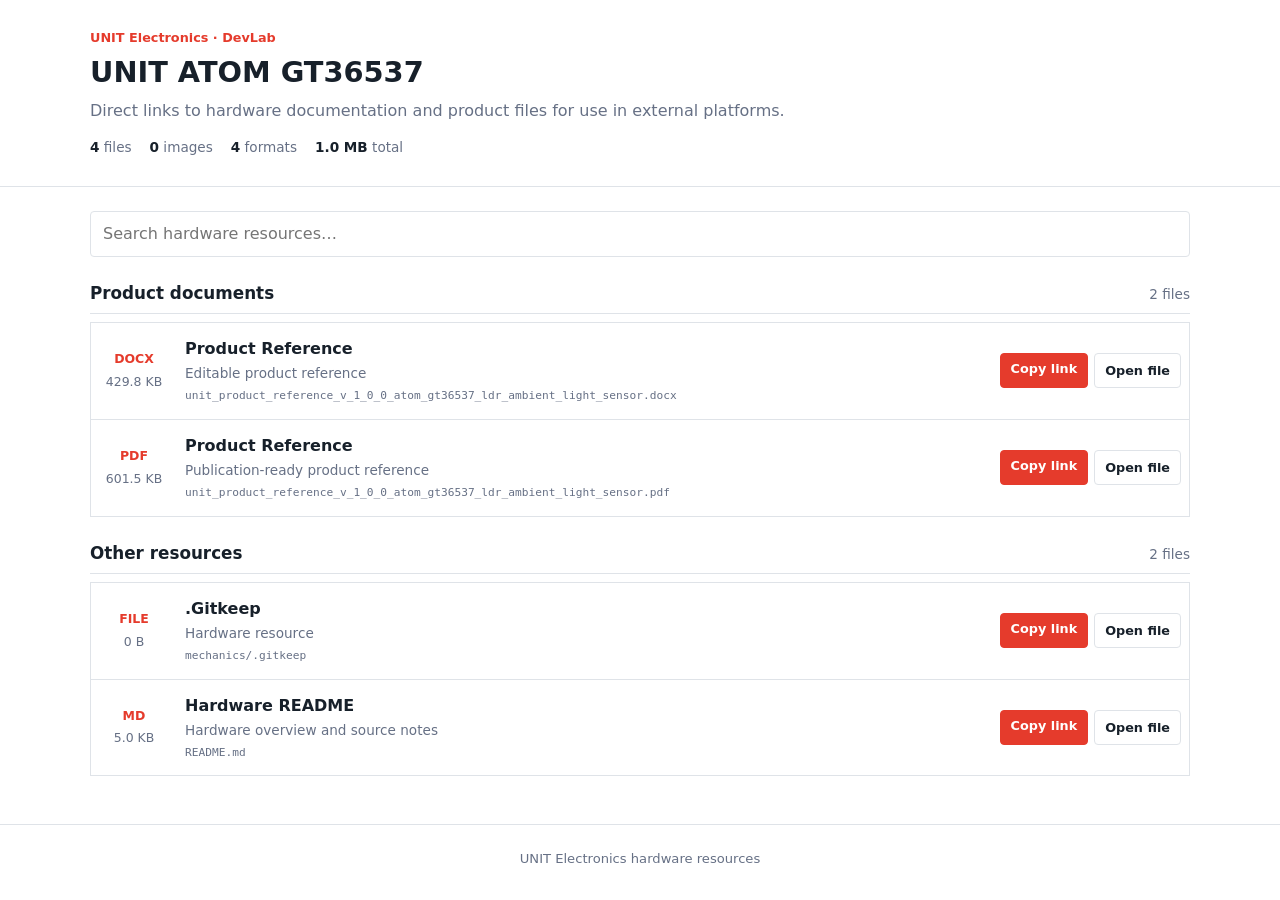
==== docs/index.html @ a4a7ab63 "Auto-update hardware documentation" ====
<!DOCTYPE html>
<html lang="en">
<head>
  <base href="hardware/">
  <meta charset="UTF-8">
  <meta name="viewport" content="width=device-width, initial-scale=1.0">
  <meta name="description" content="UNIT ATOM GT36537 hardware documentation and downloads">
  <title>UNIT ATOM GT36537 | Hardware Resources</title>
  <style>
    :root {
      --ink: #17202a;
      --muted: #667085;
      --line: #dfe3e8;
      --brand: #e53b2c;
    }
    * { box-sizing: border-box; }
    body {
      margin: 0;
      color: var(--ink);
      font: 16px/1.5 Inter, ui-sans-serif, system-ui, -apple-system, sans-serif;
    }
    .site-header { border-bottom: 1px solid var(--line); }
    .header-content, main {
      width: min(1100px, calc(100% - 32px));
      margin: 0 auto;
    }
    .header-content { padding: 28px 0; }
    .eyebrow {
      margin: 0 0 4px;
      color: var(--brand);
      font-size: .8rem;
      font-weight: 700;
    }
    h1 { margin: 0; font-size: 1.8rem; }
    .subtitle { margin: 5px 0 0; color: var(--muted); }
    .summary {
      display: flex;
      flex-wrap: wrap;
      gap: 18px;
      margin-top: 14px;
      color: var(--muted);
      font-size: .85rem;
    }
    .summary strong { color: var(--ink); }
    main { padding: 24px 0 48px; }
    .toolbar { margin-bottom: 24px; }
    .search {
      width: 100%;
      padding: 10px 12px;
      border: 1px solid var(--line);
      border-radius: 4px;
      color: var(--ink);
      font: inherit;
    }
    .search:focus { outline: 2px solid #f6c4bf; border-color: var(--brand); }
    .resource-section { margin-top: 24px; }
    .section-heading {
      display: flex;
      align-items: baseline;
      justify-content: space-between;
      margin-bottom: 8px;
      border-bottom: 1px solid var(--line);
    }
    .section-heading h2 { margin: 0 0 7px; font-size: 1.05rem; }
    .section-heading span { color: var(--muted); font-size: .85rem; }
    .resource-list { border-top: 1px solid var(--line); }
    .resource-item {
      display: grid;
      grid-template-columns: 70px minmax(0, 1fr) auto;
      align-items: center;
      gap: 16px;
      padding: 14px 8px;
      border: 1px solid var(--line);
      border-top: 0;
    }
    .file-meta { display: grid; gap: 4px; text-align: center; }
    .file-type {
      color: var(--brand);
      font-size: .78rem;
    }
    .file-size { color: var(--muted); font-size: .78rem; }
    .resource-details { min-width: 0; }
    .resource-item h3 { margin: 0; font-size: 1rem; }
    .resource-item p {
      display: inline;
      margin: 0 8px 0 0;
      color: var(--muted);
      font-size: .85rem;
    }
    .resource-item code {
      display: block;
      overflow: hidden;
      margin-top: 3px;
      color: var(--muted);
      font-size: .7rem;
      text-overflow: ellipsis;
      white-space: nowrap;
    }
    .actions { display: flex; gap: 6px; }
    .button {
      display: inline-flex;
      justify-content: center;
      padding: 7px 10px;
      border: 1px solid var(--line);
      border-radius: 4px;
      color: var(--ink);
      background: #fff;
      cursor: pointer;
      text-decoration: none;
      font-size: .8rem;
      font-weight: 600;
      font-family: inherit;
    }
    .button:hover { border-color: #aeb4bd; }
    .button.primary { color: #fff; border-color: var(--brand); background: var(--brand); }
    .empty-state { display: none; padding: 32px 0; color: var(--muted); text-align: center; }
    footer { padding: 24px 16px; border-top: 1px solid var(--line); color: var(--muted); text-align: center; font-size: .82rem; }
    [hidden] { display: none !important; }
    .visually-hidden {
      position: absolute;
      width: 1px;
      height: 1px;
      padding: 0;
      margin: -1px;
      overflow: hidden;
      clip: rect(0, 0, 0, 0);
      white-space: nowrap;
      border: 0;
    }
    @media (max-width: 680px) {
      .resource-item { grid-template-columns: 52px minmax(0, 1fr); }
      .actions { grid-column: 1 / -1; padding-left: 68px; }
    }
  </style>
</head>
<body>
  <header class="site-header">
    <div class="header-content">
      <p class="eyebrow">UNIT Electronics · DevLab</p>
      <h1>UNIT ATOM GT36537</h1>
      <p class="subtitle">Direct links to hardware documentation and product files for use in external platforms.</p>
      <div class="summary" aria-label="Resource summary">
        <span><strong>4</strong> files</span>
        <span><strong>0</strong> images</span>
        <span><strong>4</strong> formats</span>
        <span><strong>1.0 MB</strong> total</span>
      </div>
    </div>
  </header>
  <main>
    <div class="toolbar">
      <label for="resource-search" class="visually-hidden">Search hardware resources</label>
      <input id="resource-search" class="search" type="search" placeholder="Search hardware resources…" autocomplete="off">
    </div>

      <section class="resource-section">
        <div class="section-heading">
          <h2>Product documents</h2>
          <span>2 files</span>
        </div>
        <div class="resource-list">
        <article class="resource-item" data-search="product reference unit_product_reference_v_1_0_0_atom_gt36537_ldr_ambient_light_sensor.docx editable product reference">
          <div class="file-meta">
            <strong class="file-type">DOCX</strong>
            <span class="file-size">429.8 KB</span>
          </div>
          <div class="resource-details">
            <h3>Product Reference</h3>
            <p>Editable product reference</p>
            <code title="unit_product_reference_v_1_0_0_atom_gt36537_ldr_ambient_light_sensor.docx">unit_product_reference_v_1_0_0_atom_gt36537_ldr_ambient_light_sensor.docx</code>
          </div>
          <div class="actions">
            <button class="button primary copy-link" type="button" data-url="unit_product_reference_v_1_0_0_atom_gt36537_ldr_ambient_light_sensor.docx">Copy link</button>
            <a class="button" href="unit_product_reference_v_1_0_0_atom_gt36537_ldr_ambient_light_sensor.docx" target="_blank" rel="noopener">Open file</a>
          </div>
        </article>

        <article class="resource-item" data-search="product reference unit_product_reference_v_1_0_0_atom_gt36537_ldr_ambient_light_sensor.pdf publication-ready product reference">
          <div class="file-meta">
            <strong class="file-type">PDF</strong>
            <span class="file-size">601.5 KB</span>
          </div>
          <div class="resource-details">
            <h3>Product Reference</h3>
            <p>Publication-ready product reference</p>
            <code title="unit_product_reference_v_1_0_0_atom_gt36537_ldr_ambient_light_sensor.pdf">unit_product_reference_v_1_0_0_atom_gt36537_ldr_ambient_light_sensor.pdf</code>
          </div>
          <div class="actions">
            <button class="button primary copy-link" type="button" data-url="unit_product_reference_v_1_0_0_atom_gt36537_ldr_ambient_light_sensor.pdf">Copy link</button>
            <a class="button" href="unit_product_reference_v_1_0_0_atom_gt36537_ldr_ambient_light_sensor.pdf" target="_blank" rel="noopener">Open file</a>
          </div>
        </article>
        </div>
      </section>
      <section class="resource-section">
        <div class="section-heading">
          <h2>Other resources</h2>
          <span>2 files</span>
        </div>
        <div class="resource-list">
        <article class="resource-item" data-search=".gitkeep mechanics/.gitkeep hardware resource">
          <div class="file-meta">
            <strong class="file-type">FILE</strong>
            <span class="file-size">0 B</span>
          </div>
          <div class="resource-details">
            <h3>.Gitkeep</h3>
            <p>Hardware resource</p>
            <code title="mechanics/.gitkeep">mechanics/.gitkeep</code>
          </div>
          <div class="actions">
            <button class="button primary copy-link" type="button" data-url="mechanics/.gitkeep">Copy link</button>
            <a class="button" href="mechanics/.gitkeep" target="_blank" rel="noopener">Open file</a>
          </div>
        </article>

        <article class="resource-item" data-search="hardware readme readme.md hardware overview and source notes">
          <div class="file-meta">
            <strong class="file-type">MD</strong>
            <span class="file-size">5.0 KB</span>
          </div>
          <div class="resource-details">
            <h3>Hardware README</h3>
            <p>Hardware overview and source notes</p>
            <code title="README.md">README.md</code>
          </div>
          <div class="actions">
            <button class="button primary copy-link" type="button" data-url="README.md">Copy link</button>
            <a class="button" href="README.md" target="_blank" rel="noopener">Open file</a>
          </div>
        </article>
        </div>
      </section>
    <p id="empty-state" class="empty-state">No resources match your search.</p>
  </main>
  <footer>UNIT Electronics hardware resources</footer>
  <script>
    const search = document.getElementById('resource-search');
    const sections = [...document.querySelectorAll('.resource-section')];
    const emptyState = document.getElementById('empty-state');
    const copyText = async (text) => {
      try {
        await navigator.clipboard.writeText(text);
      } catch (error) {
        const input = document.createElement('textarea');
        input.value = text;
        input.style.position = 'fixed';
        input.style.opacity = '0';
        document.body.appendChild(input);
        input.select();
        document.execCommand('copy');
        input.remove();
      }
    };
    document.querySelectorAll('.copy-link').forEach((button) => {
      button.addEventListener('click', async () => {
        const absoluteUrl = new URL(button.dataset.url, document.baseURI).href;
        await copyText(absoluteUrl);
        const originalLabel = button.textContent;
        button.textContent = 'Copied';
        setTimeout(() => { button.textContent = originalLabel; }, 1600);
      });
    });
    search.addEventListener('input', () => {
      const query = search.value.trim().toLowerCase();
      let visibleCards = 0;
      sections.forEach((section) => {
        let sectionCards = 0;
        section.querySelectorAll('.resource-item').forEach((card) => {
          const match = card.dataset.search.includes(query);
          card.hidden = !match;
          sectionCards += Number(match);
        });
        section.hidden = sectionCards === 0;
        visibleCards += sectionCards;
      });
      emptyState.style.display = visibleCards ? 'none' : 'block';
    });
  </script>
</body>
</html>
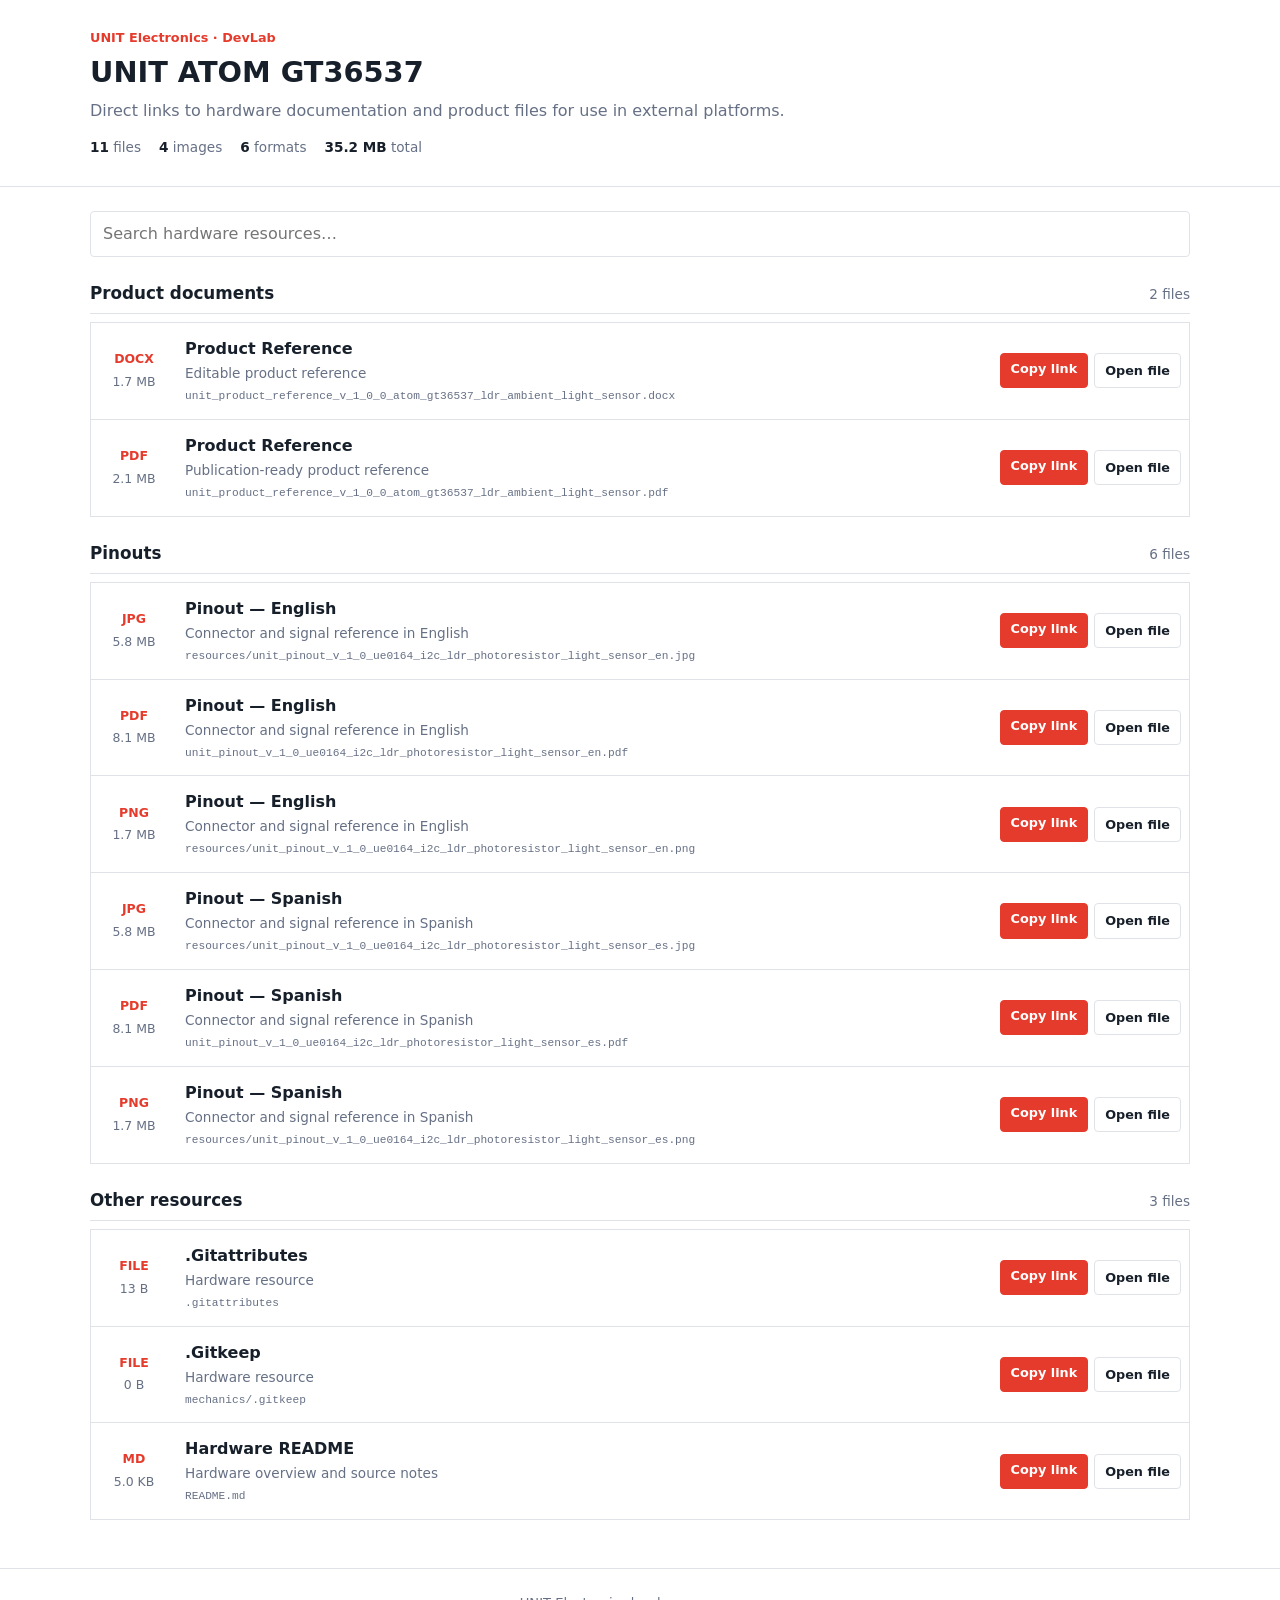
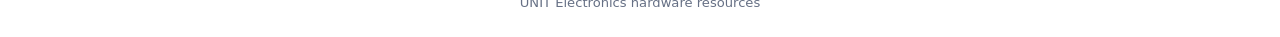
==== commit 80f0addf: "Auto-update hardware documentation" ====
--- a/docs/index.html
+++ b/docs/index.html
@@ -140,10 +140,10 @@
       <h1>UNIT ATOM GT36537</h1>
       <p class="subtitle">Direct links to hardware documentation and product files for use in external platforms.</p>
       <div class="summary" aria-label="Resource summary">
-        <span><strong>4</strong> files</span>
-        <span><strong>0</strong> images</span>
-        <span><strong>4</strong> formats</span>
-        <span><strong>1.0 MB</strong> total</span>
+        <span><strong>11</strong> files</span>
+        <span><strong>4</strong> images</span>
+        <span><strong>6</strong> formats</span>
+        <span><strong>35.2 MB</strong> total</span>
       </div>
     </div>
   </header>
@@ -162,7 +162,7 @@
         <article class="resource-item" data-search="product reference unit_product_reference_v_1_0_0_atom_gt36537_ldr_ambient_light_sensor.docx editable product reference">
           <div class="file-meta">
             <strong class="file-type">DOCX</strong>
-            <span class="file-size">429.8 KB</span>
+            <span class="file-size">1.7 MB</span>
           </div>
           <div class="resource-details">
             <h3>Product Reference</h3>
@@ -178,7 +178,7 @@
         <article class="resource-item" data-search="product reference unit_product_reference_v_1_0_0_atom_gt36537_ldr_ambient_light_sensor.pdf publication-ready product reference">
           <div class="file-meta">
             <strong class="file-type">PDF</strong>
-            <span class="file-size">601.5 KB</span>
+            <span class="file-size">2.1 MB</span>
           </div>
           <div class="resource-details">
             <h3>Product Reference</h3>
@@ -188,6 +188,109 @@
           <div class="actions">
             <button class="button primary copy-link" type="button" data-url="unit_product_reference_v_1_0_0_atom_gt36537_ldr_ambient_light_sensor.pdf">Copy link</button>
             <a class="button" href="unit_product_reference_v_1_0_0_atom_gt36537_ldr_ambient_light_sensor.pdf" target="_blank" rel="noopener">Open file</a>
+          </div>
+        </article>
+        </div>
+      </section>
+      <section class="resource-section">
+        <div class="section-heading">
+          <h2>Pinouts</h2>
+          <span>6 files</span>
+        </div>
+        <div class="resource-list">
+        <article class="resource-item" data-search="pinout — english resources/unit_pinout_v_1_0_ue0164_i2c_ldr_photoresistor_light_sensor_en.jpg connector and signal reference in english">
+          <div class="file-meta">
+            <strong class="file-type">JPG</strong>
+            <span class="file-size">5.8 MB</span>
+          </div>
+          <div class="resource-details">
+            <h3>Pinout — English</h3>
+            <p>Connector and signal reference in English</p>
+            <code title="resources/unit_pinout_v_1_0_ue0164_i2c_ldr_photoresistor_light_sensor_en.jpg">resources/unit_pinout_v_1_0_ue0164_i2c_ldr_photoresistor_light_sensor_en.jpg</code>
+          </div>
+          <div class="actions">
+            <button class="button primary copy-link" type="button" data-url="resources/unit_pinout_v_1_0_ue0164_i2c_ldr_photoresistor_light_sensor_en.jpg">Copy link</button>
+            <a class="button" href="resources/unit_pinout_v_1_0_ue0164_i2c_ldr_photoresistor_light_sensor_en.jpg" target="_blank" rel="noopener">Open file</a>
+          </div>
+        </article>
+
+        <article class="resource-item" data-search="pinout — english unit_pinout_v_1_0_ue0164_i2c_ldr_photoresistor_light_sensor_en.pdf connector and signal reference in english">
+          <div class="file-meta">
+            <strong class="file-type">PDF</strong>
+            <span class="file-size">8.1 MB</span>
+          </div>
+          <div class="resource-details">
+            <h3>Pinout — English</h3>
+            <p>Connector and signal reference in English</p>
+            <code title="unit_pinout_v_1_0_ue0164_i2c_ldr_photoresistor_light_sensor_en.pdf">unit_pinout_v_1_0_ue0164_i2c_ldr_photoresistor_light_sensor_en.pdf</code>
+          </div>
+          <div class="actions">
+            <button class="button primary copy-link" type="button" data-url="unit_pinout_v_1_0_ue0164_i2c_ldr_photoresistor_light_sensor_en.pdf">Copy link</button>
+            <a class="button" href="unit_pinout_v_1_0_ue0164_i2c_ldr_photoresistor_light_sensor_en.pdf" target="_blank" rel="noopener">Open file</a>
+          </div>
+        </article>
+
+        <article class="resource-item" data-search="pinout — english resources/unit_pinout_v_1_0_ue0164_i2c_ldr_photoresistor_light_sensor_en.png connector and signal reference in english">
+          <div class="file-meta">
+            <strong class="file-type">PNG</strong>
+            <span class="file-size">1.7 MB</span>
+          </div>
+          <div class="resource-details">
+            <h3>Pinout — English</h3>
+            <p>Connector and signal reference in English</p>
+            <code title="resources/unit_pinout_v_1_0_ue0164_i2c_ldr_photoresistor_light_sensor_en.png">resources/unit_pinout_v_1_0_ue0164_i2c_ldr_photoresistor_light_sensor_en.png</code>
+          </div>
+          <div class="actions">
+            <button class="button primary copy-link" type="button" data-url="resources/unit_pinout_v_1_0_ue0164_i2c_ldr_photoresistor_light_sensor_en.png">Copy link</button>
+            <a class="button" href="resources/unit_pinout_v_1_0_ue0164_i2c_ldr_photoresistor_light_sensor_en.png" target="_blank" rel="noopener">Open file</a>
+          </div>
+        </article>
+
+        <article class="resource-item" data-search="pinout — spanish resources/unit_pinout_v_1_0_ue0164_i2c_ldr_photoresistor_light_sensor_es.jpg connector and signal reference in spanish">
+          <div class="file-meta">
+            <strong class="file-type">JPG</strong>
+            <span class="file-size">5.8 MB</span>
+          </div>
+          <div class="resource-details">
+            <h3>Pinout — Spanish</h3>
+            <p>Connector and signal reference in Spanish</p>
+            <code title="resources/unit_pinout_v_1_0_ue0164_i2c_ldr_photoresistor_light_sensor_es.jpg">resources/unit_pinout_v_1_0_ue0164_i2c_ldr_photoresistor_light_sensor_es.jpg</code>
+          </div>
+          <div class="actions">
+            <button class="button primary copy-link" type="button" data-url="resources/unit_pinout_v_1_0_ue0164_i2c_ldr_photoresistor_light_sensor_es.jpg">Copy link</button>
+            <a class="button" href="resources/unit_pinout_v_1_0_ue0164_i2c_ldr_photoresistor_light_sensor_es.jpg" target="_blank" rel="noopener">Open file</a>
+          </div>
+        </article>
+
+        <article class="resource-item" data-search="pinout — spanish unit_pinout_v_1_0_ue0164_i2c_ldr_photoresistor_light_sensor_es.pdf connector and signal reference in spanish">
+          <div class="file-meta">
+            <strong class="file-type">PDF</strong>
+            <span class="file-size">8.1 MB</span>
+          </div>
+          <div class="resource-details">
+            <h3>Pinout — Spanish</h3>
+            <p>Connector and signal reference in Spanish</p>
+            <code title="unit_pinout_v_1_0_ue0164_i2c_ldr_photoresistor_light_sensor_es.pdf">unit_pinout_v_1_0_ue0164_i2c_ldr_photoresistor_light_sensor_es.pdf</code>
+          </div>
+          <div class="actions">
+            <button class="button primary copy-link" type="button" data-url="unit_pinout_v_1_0_ue0164_i2c_ldr_photoresistor_light_sensor_es.pdf">Copy link</button>
+            <a class="button" href="unit_pinout_v_1_0_ue0164_i2c_ldr_photoresistor_light_sensor_es.pdf" target="_blank" rel="noopener">Open file</a>
+          </div>
+        </article>
+
+        <article class="resource-item" data-search="pinout — spanish resources/unit_pinout_v_1_0_ue0164_i2c_ldr_photoresistor_light_sensor_es.png connector and signal reference in spanish">
+          <div class="file-meta">
+            <strong class="file-type">PNG</strong>
+            <span class="file-size">1.7 MB</span>
+          </div>
+          <div class="resource-details">
+            <h3>Pinout — Spanish</h3>
+            <p>Connector and signal reference in Spanish</p>
+            <code title="resources/unit_pinout_v_1_0_ue0164_i2c_ldr_photoresistor_light_sensor_es.png">resources/unit_pinout_v_1_0_ue0164_i2c_ldr_photoresistor_light_sensor_es.png</code>
+          </div>
+          <div class="actions">
+            <button class="button primary copy-link" type="button" data-url="resources/unit_pinout_v_1_0_ue0164_i2c_ldr_photoresistor_light_sensor_es.png">Copy link</button>
+            <a class="button" href="resources/unit_pinout_v_1_0_ue0164_i2c_ldr_photoresistor_light_sensor_es.png" target="_blank" rel="noopener">Open file</a>
           </div>
         </article>
         </div>
@@ -195,9 +298,25 @@
       <section class="resource-section">
         <div class="section-heading">
           <h2>Other resources</h2>
-          <span>2 files</span>
+          <span>3 files</span>
         </div>
         <div class="resource-list">
+        <article class="resource-item" data-search=".gitattributes .gitattributes hardware resource">
+          <div class="file-meta">
+            <strong class="file-type">FILE</strong>
+            <span class="file-size">13 B</span>
+          </div>
+          <div class="resource-details">
+            <h3>.Gitattributes</h3>
+            <p>Hardware resource</p>
+            <code title=".gitattributes">.gitattributes</code>
+          </div>
+          <div class="actions">
+            <button class="button primary copy-link" type="button" data-url=".gitattributes">Copy link</button>
+            <a class="button" href=".gitattributes" target="_blank" rel="noopener">Open file</a>
+          </div>
+        </article>
+
         <article class="resource-item" data-search=".gitkeep mechanics/.gitkeep hardware resource">
           <div class="file-meta">
             <strong class="file-type">FILE</strong>
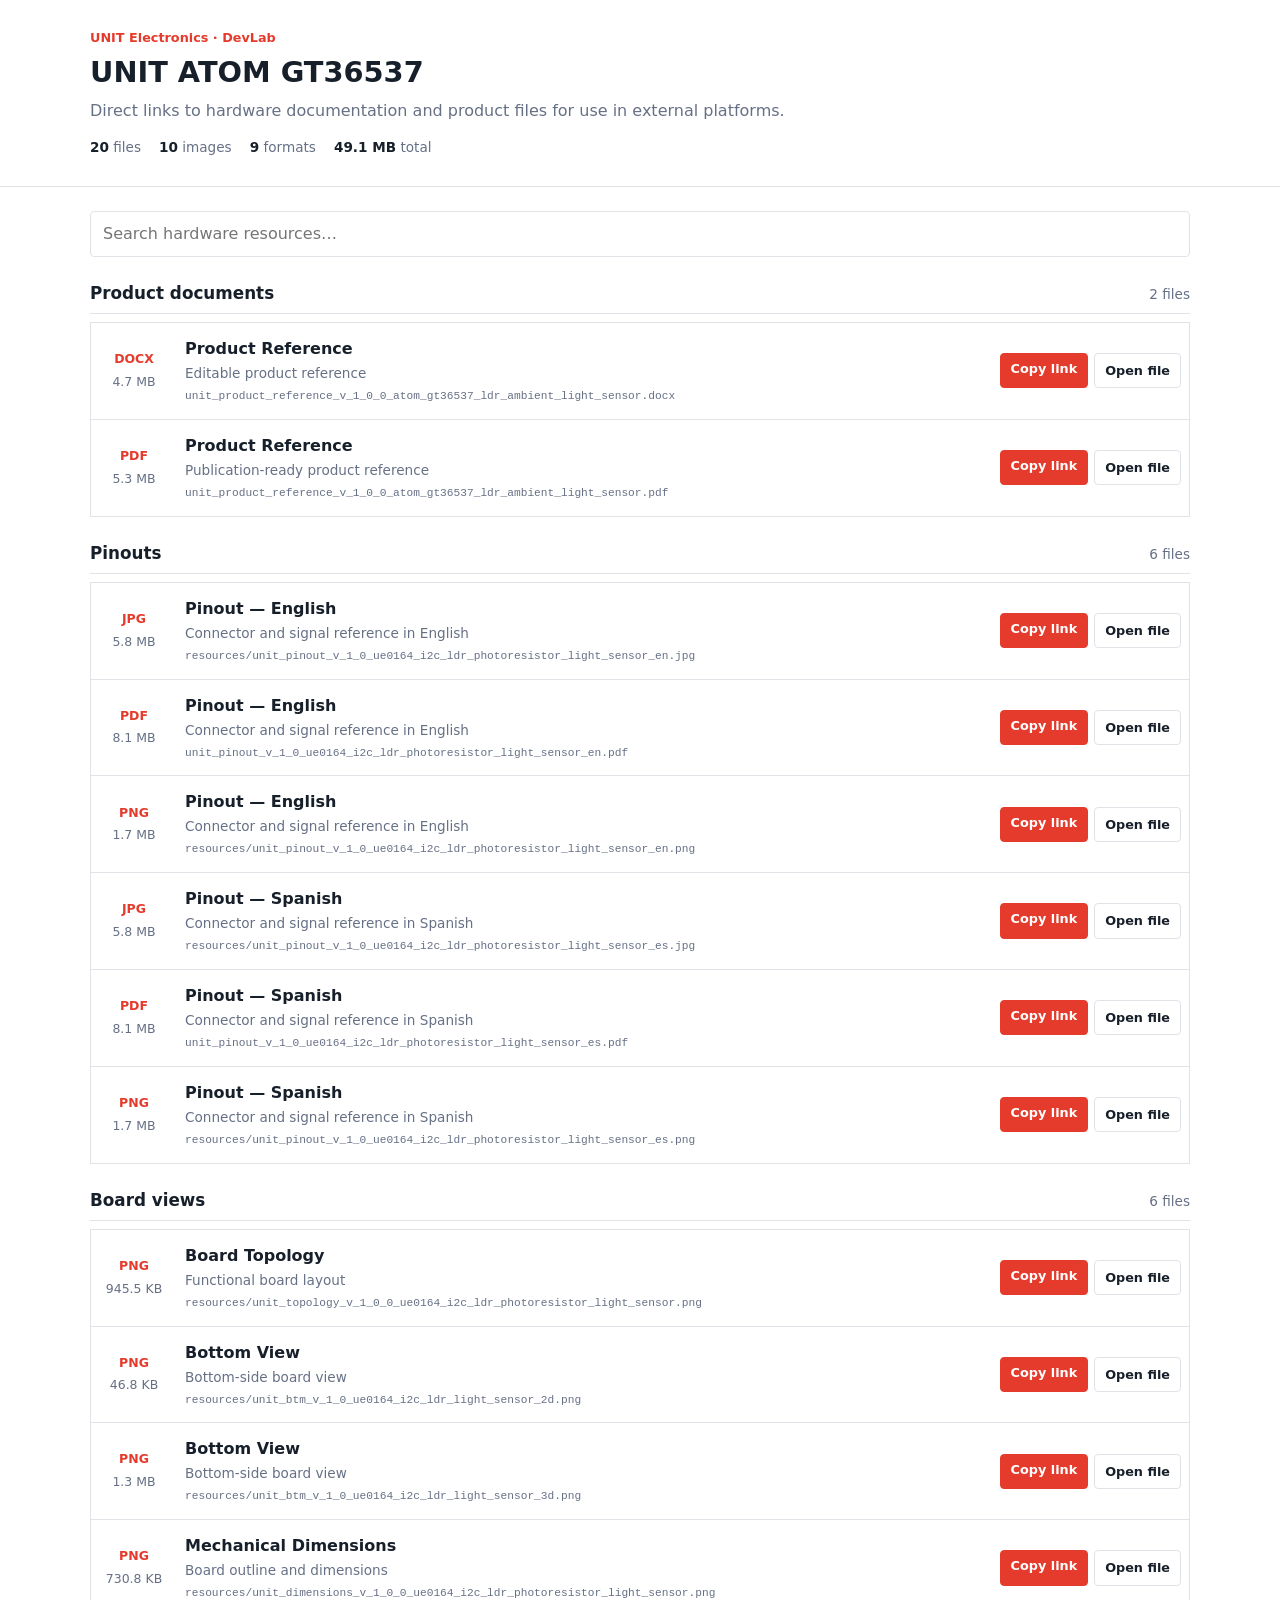
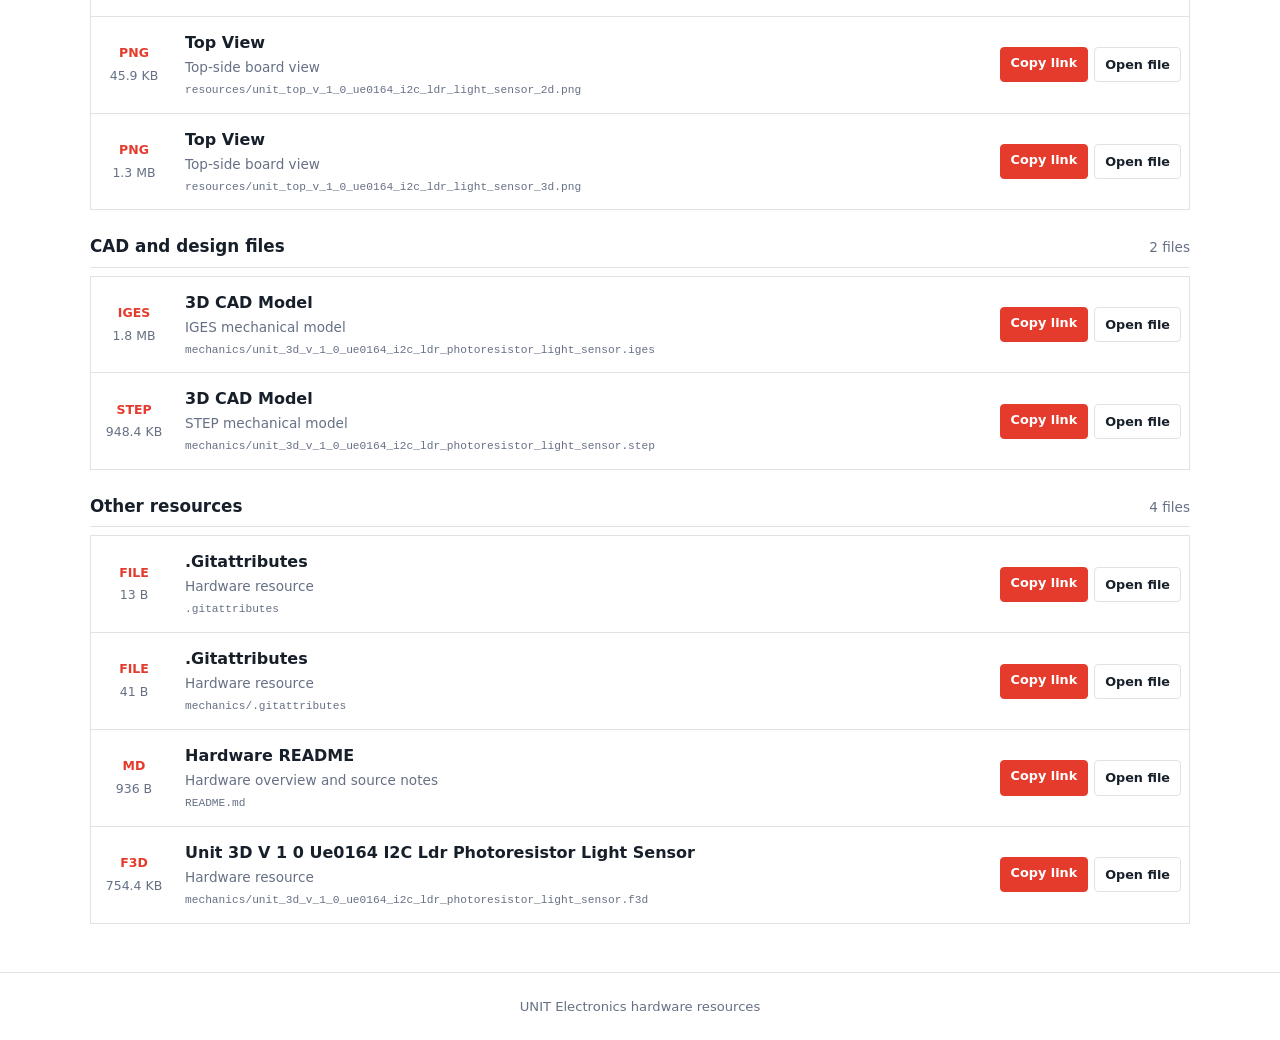
==== commit f2ec311b: "Auto-update hardware documentation" ====
--- a/docs/index.html
+++ b/docs/index.html
@@ -140,10 +140,10 @@
       <h1>UNIT ATOM GT36537</h1>
       <p class="subtitle">Direct links to hardware documentation and product files for use in external platforms.</p>
       <div class="summary" aria-label="Resource summary">
-        <span><strong>11</strong> files</span>
-        <span><strong>4</strong> images</span>
-        <span><strong>6</strong> formats</span>
-        <span><strong>35.2 MB</strong> total</span>
+        <span><strong>20</strong> files</span>
+        <span><strong>10</strong> images</span>
+        <span><strong>9</strong> formats</span>
+        <span><strong>49.1 MB</strong> total</span>
       </div>
     </div>
   </header>
@@ -162,7 +162,7 @@
         <article class="resource-item" data-search="product reference unit_product_reference_v_1_0_0_atom_gt36537_ldr_ambient_light_sensor.docx editable product reference">
           <div class="file-meta">
             <strong class="file-type">DOCX</strong>
-            <span class="file-size">1.7 MB</span>
+            <span class="file-size">4.7 MB</span>
           </div>
           <div class="resource-details">
             <h3>Product Reference</h3>
@@ -178,7 +178,7 @@
         <article class="resource-item" data-search="product reference unit_product_reference_v_1_0_0_atom_gt36537_ldr_ambient_light_sensor.pdf publication-ready product reference">
           <div class="file-meta">
             <strong class="file-type">PDF</strong>
-            <span class="file-size">2.1 MB</span>
+            <span class="file-size">5.3 MB</span>
           </div>
           <div class="resource-details">
             <h3>Product Reference</h3>
@@ -297,8 +297,150 @@
       </section>
       <section class="resource-section">
         <div class="section-heading">
+          <h2>Board views</h2>
+          <span>6 files</span>
+        </div>
+        <div class="resource-list">
+        <article class="resource-item" data-search="board topology resources/unit_topology_v_1_0_0_ue0164_i2c_ldr_photoresistor_light_sensor.png functional board layout">
+          <div class="file-meta">
+            <strong class="file-type">PNG</strong>
+            <span class="file-size">945.5 KB</span>
+          </div>
+          <div class="resource-details">
+            <h3>Board Topology</h3>
+            <p>Functional board layout</p>
+            <code title="resources/unit_topology_v_1_0_0_ue0164_i2c_ldr_photoresistor_light_sensor.png">resources/unit_topology_v_1_0_0_ue0164_i2c_ldr_photoresistor_light_sensor.png</code>
+          </div>
+          <div class="actions">
+            <button class="button primary copy-link" type="button" data-url="resources/unit_topology_v_1_0_0_ue0164_i2c_ldr_photoresistor_light_sensor.png">Copy link</button>
+            <a class="button" href="resources/unit_topology_v_1_0_0_ue0164_i2c_ldr_photoresistor_light_sensor.png" target="_blank" rel="noopener">Open file</a>
+          </div>
+        </article>
+
+        <article class="resource-item" data-search="bottom view resources/unit_btm_v_1_0_ue0164_i2c_ldr_light_sensor_2d.png bottom-side board view">
+          <div class="file-meta">
+            <strong class="file-type">PNG</strong>
+            <span class="file-size">46.8 KB</span>
+          </div>
+          <div class="resource-details">
+            <h3>Bottom View</h3>
+            <p>Bottom-side board view</p>
+            <code title="resources/unit_btm_v_1_0_ue0164_i2c_ldr_light_sensor_2d.png">resources/unit_btm_v_1_0_ue0164_i2c_ldr_light_sensor_2d.png</code>
+          </div>
+          <div class="actions">
+            <button class="button primary copy-link" type="button" data-url="resources/unit_btm_v_1_0_ue0164_i2c_ldr_light_sensor_2d.png">Copy link</button>
+            <a class="button" href="resources/unit_btm_v_1_0_ue0164_i2c_ldr_light_sensor_2d.png" target="_blank" rel="noopener">Open file</a>
+          </div>
+        </article>
+
+        <article class="resource-item" data-search="bottom view resources/unit_btm_v_1_0_ue0164_i2c_ldr_light_sensor_3d.png bottom-side board view">
+          <div class="file-meta">
+            <strong class="file-type">PNG</strong>
+            <span class="file-size">1.3 MB</span>
+          </div>
+          <div class="resource-details">
+            <h3>Bottom View</h3>
+            <p>Bottom-side board view</p>
+            <code title="resources/unit_btm_v_1_0_ue0164_i2c_ldr_light_sensor_3d.png">resources/unit_btm_v_1_0_ue0164_i2c_ldr_light_sensor_3d.png</code>
+          </div>
+          <div class="actions">
+            <button class="button primary copy-link" type="button" data-url="resources/unit_btm_v_1_0_ue0164_i2c_ldr_light_sensor_3d.png">Copy link</button>
+            <a class="button" href="resources/unit_btm_v_1_0_ue0164_i2c_ldr_light_sensor_3d.png" target="_blank" rel="noopener">Open file</a>
+          </div>
+        </article>
+
+        <article class="resource-item" data-search="mechanical dimensions resources/unit_dimensions_v_1_0_0_ue0164_i2c_ldr_photoresistor_light_sensor.png board outline and dimensions">
+          <div class="file-meta">
+            <strong class="file-type">PNG</strong>
+            <span class="file-size">730.8 KB</span>
+          </div>
+          <div class="resource-details">
+            <h3>Mechanical Dimensions</h3>
+            <p>Board outline and dimensions</p>
+            <code title="resources/unit_dimensions_v_1_0_0_ue0164_i2c_ldr_photoresistor_light_sensor.png">resources/unit_dimensions_v_1_0_0_ue0164_i2c_ldr_photoresistor_light_sensor.png</code>
+          </div>
+          <div class="actions">
+            <button class="button primary copy-link" type="button" data-url="resources/unit_dimensions_v_1_0_0_ue0164_i2c_ldr_photoresistor_light_sensor.png">Copy link</button>
+            <a class="button" href="resources/unit_dimensions_v_1_0_0_ue0164_i2c_ldr_photoresistor_light_sensor.png" target="_blank" rel="noopener">Open file</a>
+          </div>
+        </article>
+
+        <article class="resource-item" data-search="top view resources/unit_top_v_1_0_ue0164_i2c_ldr_light_sensor_2d.png top-side board view">
+          <div class="file-meta">
+            <strong class="file-type">PNG</strong>
+            <span class="file-size">45.9 KB</span>
+          </div>
+          <div class="resource-details">
+            <h3>Top View</h3>
+            <p>Top-side board view</p>
+            <code title="resources/unit_top_v_1_0_ue0164_i2c_ldr_light_sensor_2d.png">resources/unit_top_v_1_0_ue0164_i2c_ldr_light_sensor_2d.png</code>
+          </div>
+          <div class="actions">
+            <button class="button primary copy-link" type="button" data-url="resources/unit_top_v_1_0_ue0164_i2c_ldr_light_sensor_2d.png">Copy link</button>
+            <a class="button" href="resources/unit_top_v_1_0_ue0164_i2c_ldr_light_sensor_2d.png" target="_blank" rel="noopener">Open file</a>
+          </div>
+        </article>
+
+        <article class="resource-item" data-search="top view resources/unit_top_v_1_0_ue0164_i2c_ldr_light_sensor_3d.png top-side board view">
+          <div class="file-meta">
+            <strong class="file-type">PNG</strong>
+            <span class="file-size">1.3 MB</span>
+          </div>
+          <div class="resource-details">
+            <h3>Top View</h3>
+            <p>Top-side board view</p>
+            <code title="resources/unit_top_v_1_0_ue0164_i2c_ldr_light_sensor_3d.png">resources/unit_top_v_1_0_ue0164_i2c_ldr_light_sensor_3d.png</code>
+          </div>
+          <div class="actions">
+            <button class="button primary copy-link" type="button" data-url="resources/unit_top_v_1_0_ue0164_i2c_ldr_light_sensor_3d.png">Copy link</button>
+            <a class="button" href="resources/unit_top_v_1_0_ue0164_i2c_ldr_light_sensor_3d.png" target="_blank" rel="noopener">Open file</a>
+          </div>
+        </article>
+        </div>
+      </section>
+      <section class="resource-section">
+        <div class="section-heading">
+          <h2>CAD and design files</h2>
+          <span>2 files</span>
+        </div>
+        <div class="resource-list">
+        <article class="resource-item" data-search="3d cad model mechanics/unit_3d_v_1_0_ue0164_i2c_ldr_photoresistor_light_sensor.iges iges mechanical model">
+          <div class="file-meta">
+            <strong class="file-type">IGES</strong>
+            <span class="file-size">1.8 MB</span>
+          </div>
+          <div class="resource-details">
+            <h3>3D CAD Model</h3>
+            <p>IGES mechanical model</p>
+            <code title="mechanics/unit_3d_v_1_0_ue0164_i2c_ldr_photoresistor_light_sensor.iges">mechanics/unit_3d_v_1_0_ue0164_i2c_ldr_photoresistor_light_sensor.iges</code>
+          </div>
+          <div class="actions">
+            <button class="button primary copy-link" type="button" data-url="mechanics/unit_3d_v_1_0_ue0164_i2c_ldr_photoresistor_light_sensor.iges">Copy link</button>
+            <a class="button" href="mechanics/unit_3d_v_1_0_ue0164_i2c_ldr_photoresistor_light_sensor.iges" target="_blank" rel="noopener">Open file</a>
+          </div>
+        </article>
+
+        <article class="resource-item" data-search="3d cad model mechanics/unit_3d_v_1_0_ue0164_i2c_ldr_photoresistor_light_sensor.step step mechanical model">
+          <div class="file-meta">
+            <strong class="file-type">STEP</strong>
+            <span class="file-size">948.4 KB</span>
+          </div>
+          <div class="resource-details">
+            <h3>3D CAD Model</h3>
+            <p>STEP mechanical model</p>
+            <code title="mechanics/unit_3d_v_1_0_ue0164_i2c_ldr_photoresistor_light_sensor.step">mechanics/unit_3d_v_1_0_ue0164_i2c_ldr_photoresistor_light_sensor.step</code>
+          </div>
+          <div class="actions">
+            <button class="button primary copy-link" type="button" data-url="mechanics/unit_3d_v_1_0_ue0164_i2c_ldr_photoresistor_light_sensor.step">Copy link</button>
+            <a class="button" href="mechanics/unit_3d_v_1_0_ue0164_i2c_ldr_photoresistor_light_sensor.step" target="_blank" rel="noopener">Open file</a>
+          </div>
+        </article>
+        </div>
+      </section>
+      <section class="resource-section">
+        <div class="section-heading">
           <h2>Other resources</h2>
-          <span>3 files</span>
+          <span>4 files</span>
         </div>
         <div class="resource-list">
         <article class="resource-item" data-search=".gitattributes .gitattributes hardware resource">
@@ -317,26 +459,26 @@
           </div>
         </article>
 
-        <article class="resource-item" data-search=".gitkeep mechanics/.gitkeep hardware resource">
+        <article class="resource-item" data-search=".gitattributes mechanics/.gitattributes hardware resource">
           <div class="file-meta">
             <strong class="file-type">FILE</strong>
-            <span class="file-size">0 B</span>
-          </div>
-          <div class="resource-details">
-            <h3>.Gitkeep</h3>
+            <span class="file-size">41 B</span>
+          </div>
+          <div class="resource-details">
+            <h3>.Gitattributes</h3>
             <p>Hardware resource</p>
-            <code title="mechanics/.gitkeep">mechanics/.gitkeep</code>
-          </div>
-          <div class="actions">
-            <button class="button primary copy-link" type="button" data-url="mechanics/.gitkeep">Copy link</button>
-            <a class="button" href="mechanics/.gitkeep" target="_blank" rel="noopener">Open file</a>
+            <code title="mechanics/.gitattributes">mechanics/.gitattributes</code>
+          </div>
+          <div class="actions">
+            <button class="button primary copy-link" type="button" data-url="mechanics/.gitattributes">Copy link</button>
+            <a class="button" href="mechanics/.gitattributes" target="_blank" rel="noopener">Open file</a>
           </div>
         </article>
 
         <article class="resource-item" data-search="hardware readme readme.md hardware overview and source notes">
           <div class="file-meta">
             <strong class="file-type">MD</strong>
-            <span class="file-size">5.0 KB</span>
+            <span class="file-size">936 B</span>
           </div>
           <div class="resource-details">
             <h3>Hardware README</h3>
@@ -346,6 +488,22 @@
           <div class="actions">
             <button class="button primary copy-link" type="button" data-url="README.md">Copy link</button>
             <a class="button" href="README.md" target="_blank" rel="noopener">Open file</a>
+          </div>
+        </article>
+
+        <article class="resource-item" data-search="unit 3d v 1 0 ue0164 i2c ldr photoresistor light sensor mechanics/unit_3d_v_1_0_ue0164_i2c_ldr_photoresistor_light_sensor.f3d hardware resource">
+          <div class="file-meta">
+            <strong class="file-type">F3D</strong>
+            <span class="file-size">754.4 KB</span>
+          </div>
+          <div class="resource-details">
+            <h3>Unit 3D V 1 0 Ue0164 I2C Ldr Photoresistor Light Sensor</h3>
+            <p>Hardware resource</p>
+            <code title="mechanics/unit_3d_v_1_0_ue0164_i2c_ldr_photoresistor_light_sensor.f3d">mechanics/unit_3d_v_1_0_ue0164_i2c_ldr_photoresistor_light_sensor.f3d</code>
+          </div>
+          <div class="actions">
+            <button class="button primary copy-link" type="button" data-url="mechanics/unit_3d_v_1_0_ue0164_i2c_ldr_photoresistor_light_sensor.f3d">Copy link</button>
+            <a class="button" href="mechanics/unit_3d_v_1_0_ue0164_i2c_ldr_photoresistor_light_sensor.f3d" target="_blank" rel="noopener">Open file</a>
           </div>
         </article>
         </div>
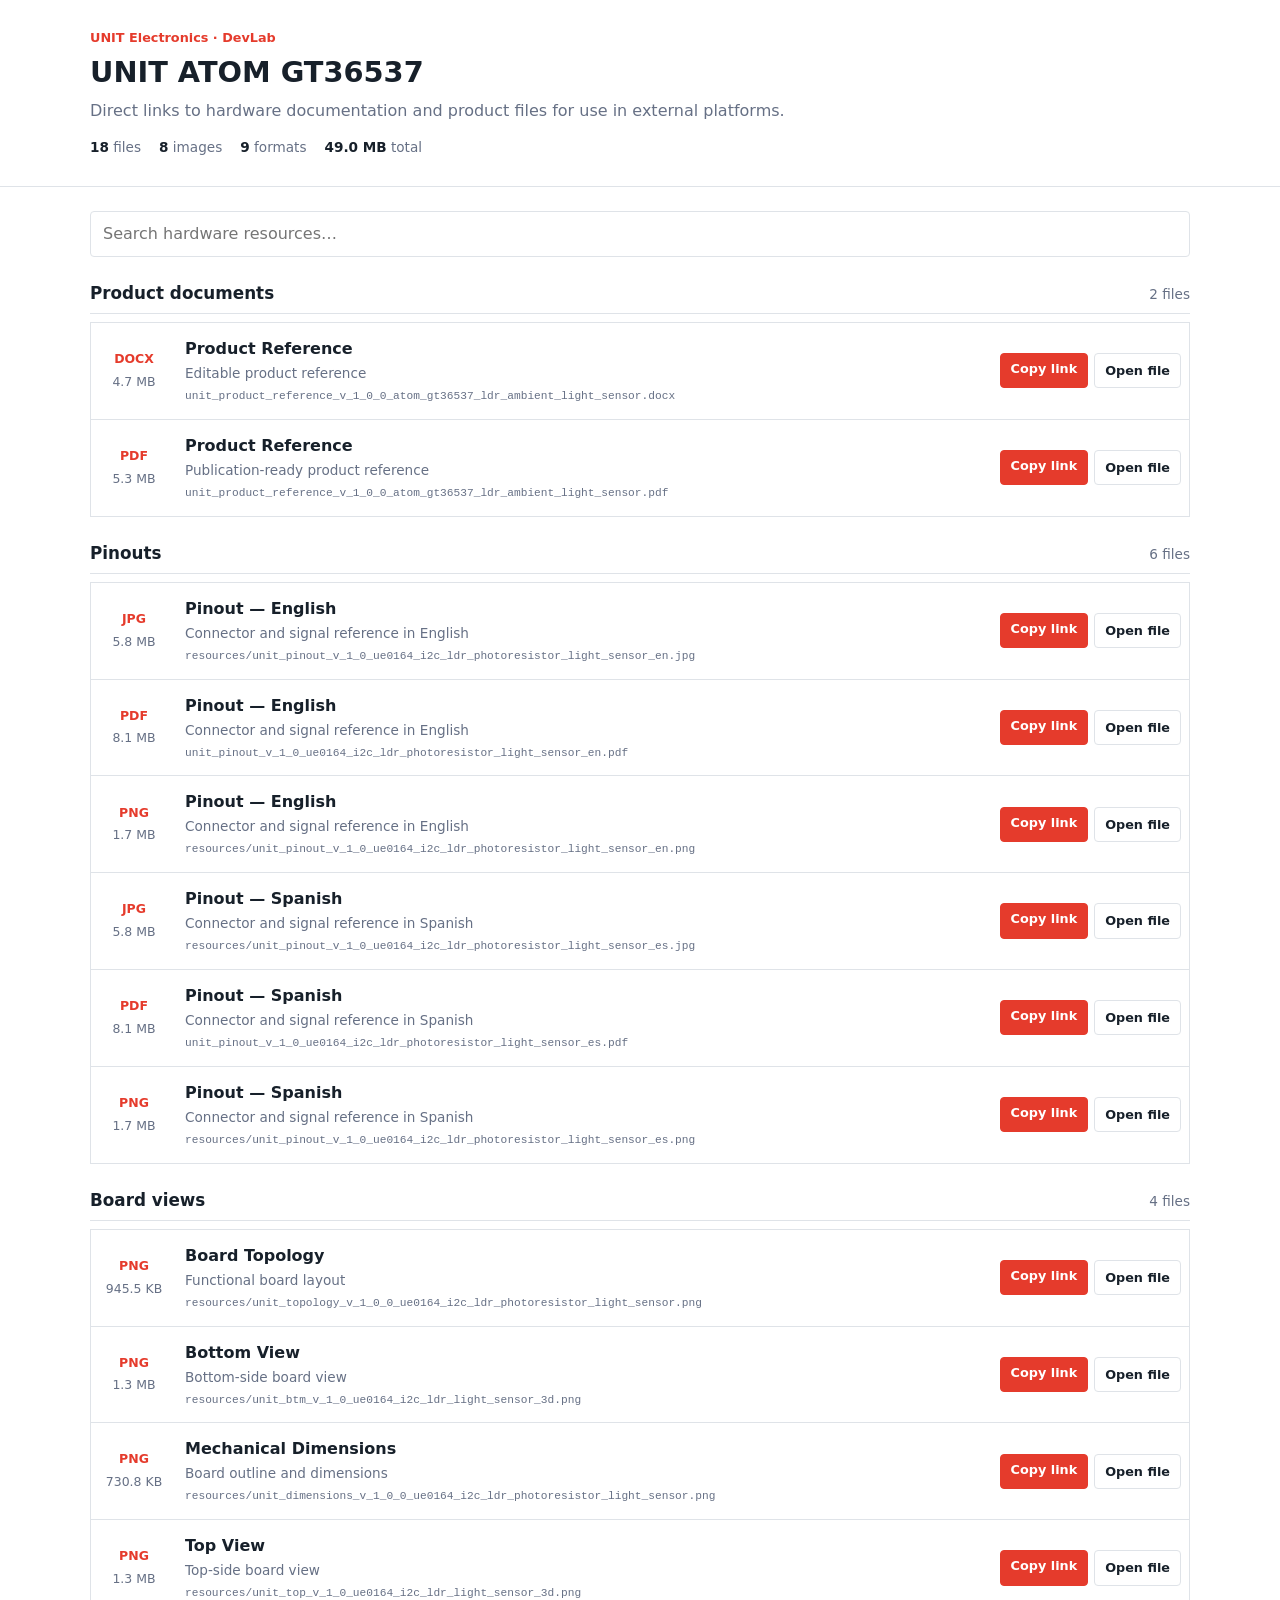
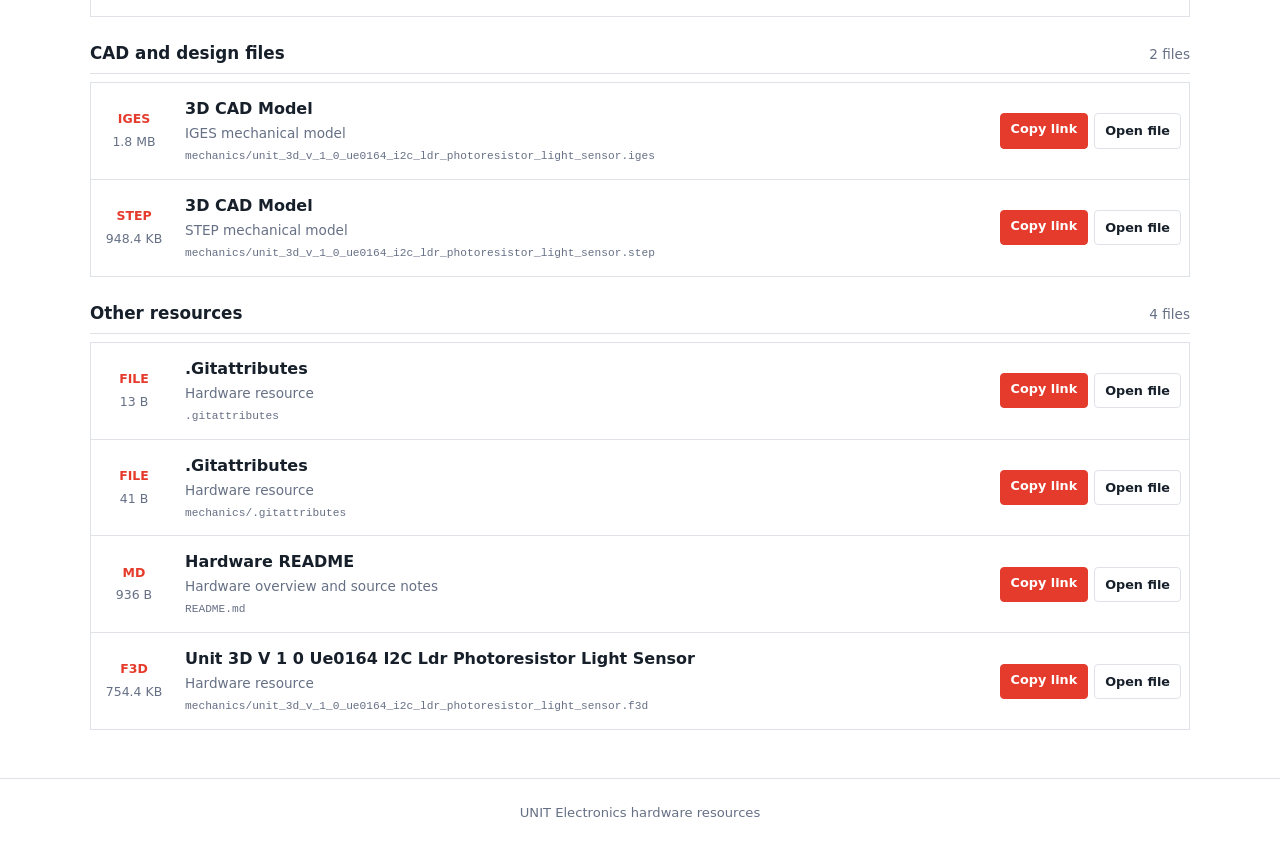
==== commit 68788fe7: "Auto-update hardware documentation" ====
--- a/docs/index.html
+++ b/docs/index.html
@@ -140,10 +140,10 @@
       <h1>UNIT ATOM GT36537</h1>
       <p class="subtitle">Direct links to hardware documentation and product files for use in external platforms.</p>
       <div class="summary" aria-label="Resource summary">
-        <span><strong>20</strong> files</span>
-        <span><strong>10</strong> images</span>
+        <span><strong>18</strong> files</span>
+        <span><strong>8</strong> images</span>
         <span><strong>9</strong> formats</span>
-        <span><strong>49.1 MB</strong> total</span>
+        <span><strong>49.0 MB</strong> total</span>
       </div>
     </div>
   </header>
@@ -298,7 +298,7 @@
       <section class="resource-section">
         <div class="section-heading">
           <h2>Board views</h2>
-          <span>6 files</span>
+          <span>4 files</span>
         </div>
         <div class="resource-list">
         <article class="resource-item" data-search="board topology resources/unit_topology_v_1_0_0_ue0164_i2c_ldr_photoresistor_light_sensor.png functional board layout">
@@ -317,22 +317,6 @@
           </div>
         </article>
 
-        <article class="resource-item" data-search="bottom view resources/unit_btm_v_1_0_ue0164_i2c_ldr_light_sensor_2d.png bottom-side board view">
-          <div class="file-meta">
-            <strong class="file-type">PNG</strong>
-            <span class="file-size">46.8 KB</span>
-          </div>
-          <div class="resource-details">
-            <h3>Bottom View</h3>
-            <p>Bottom-side board view</p>
-            <code title="resources/unit_btm_v_1_0_ue0164_i2c_ldr_light_sensor_2d.png">resources/unit_btm_v_1_0_ue0164_i2c_ldr_light_sensor_2d.png</code>
-          </div>
-          <div class="actions">
-            <button class="button primary copy-link" type="button" data-url="resources/unit_btm_v_1_0_ue0164_i2c_ldr_light_sensor_2d.png">Copy link</button>
-            <a class="button" href="resources/unit_btm_v_1_0_ue0164_i2c_ldr_light_sensor_2d.png" target="_blank" rel="noopener">Open file</a>
-          </div>
-        </article>
-
         <article class="resource-item" data-search="bottom view resources/unit_btm_v_1_0_ue0164_i2c_ldr_light_sensor_3d.png bottom-side board view">
           <div class="file-meta">
             <strong class="file-type">PNG</strong>
@@ -362,22 +346,6 @@
           <div class="actions">
             <button class="button primary copy-link" type="button" data-url="resources/unit_dimensions_v_1_0_0_ue0164_i2c_ldr_photoresistor_light_sensor.png">Copy link</button>
             <a class="button" href="resources/unit_dimensions_v_1_0_0_ue0164_i2c_ldr_photoresistor_light_sensor.png" target="_blank" rel="noopener">Open file</a>
-          </div>
-        </article>
-
-        <article class="resource-item" data-search="top view resources/unit_top_v_1_0_ue0164_i2c_ldr_light_sensor_2d.png top-side board view">
-          <div class="file-meta">
-            <strong class="file-type">PNG</strong>
-            <span class="file-size">45.9 KB</span>
-          </div>
-          <div class="resource-details">
-            <h3>Top View</h3>
-            <p>Top-side board view</p>
-            <code title="resources/unit_top_v_1_0_ue0164_i2c_ldr_light_sensor_2d.png">resources/unit_top_v_1_0_ue0164_i2c_ldr_light_sensor_2d.png</code>
-          </div>
-          <div class="actions">
-            <button class="button primary copy-link" type="button" data-url="resources/unit_top_v_1_0_ue0164_i2c_ldr_light_sensor_2d.png">Copy link</button>
-            <a class="button" href="resources/unit_top_v_1_0_ue0164_i2c_ldr_light_sensor_2d.png" target="_blank" rel="noopener">Open file</a>
           </div>
         </article>
 
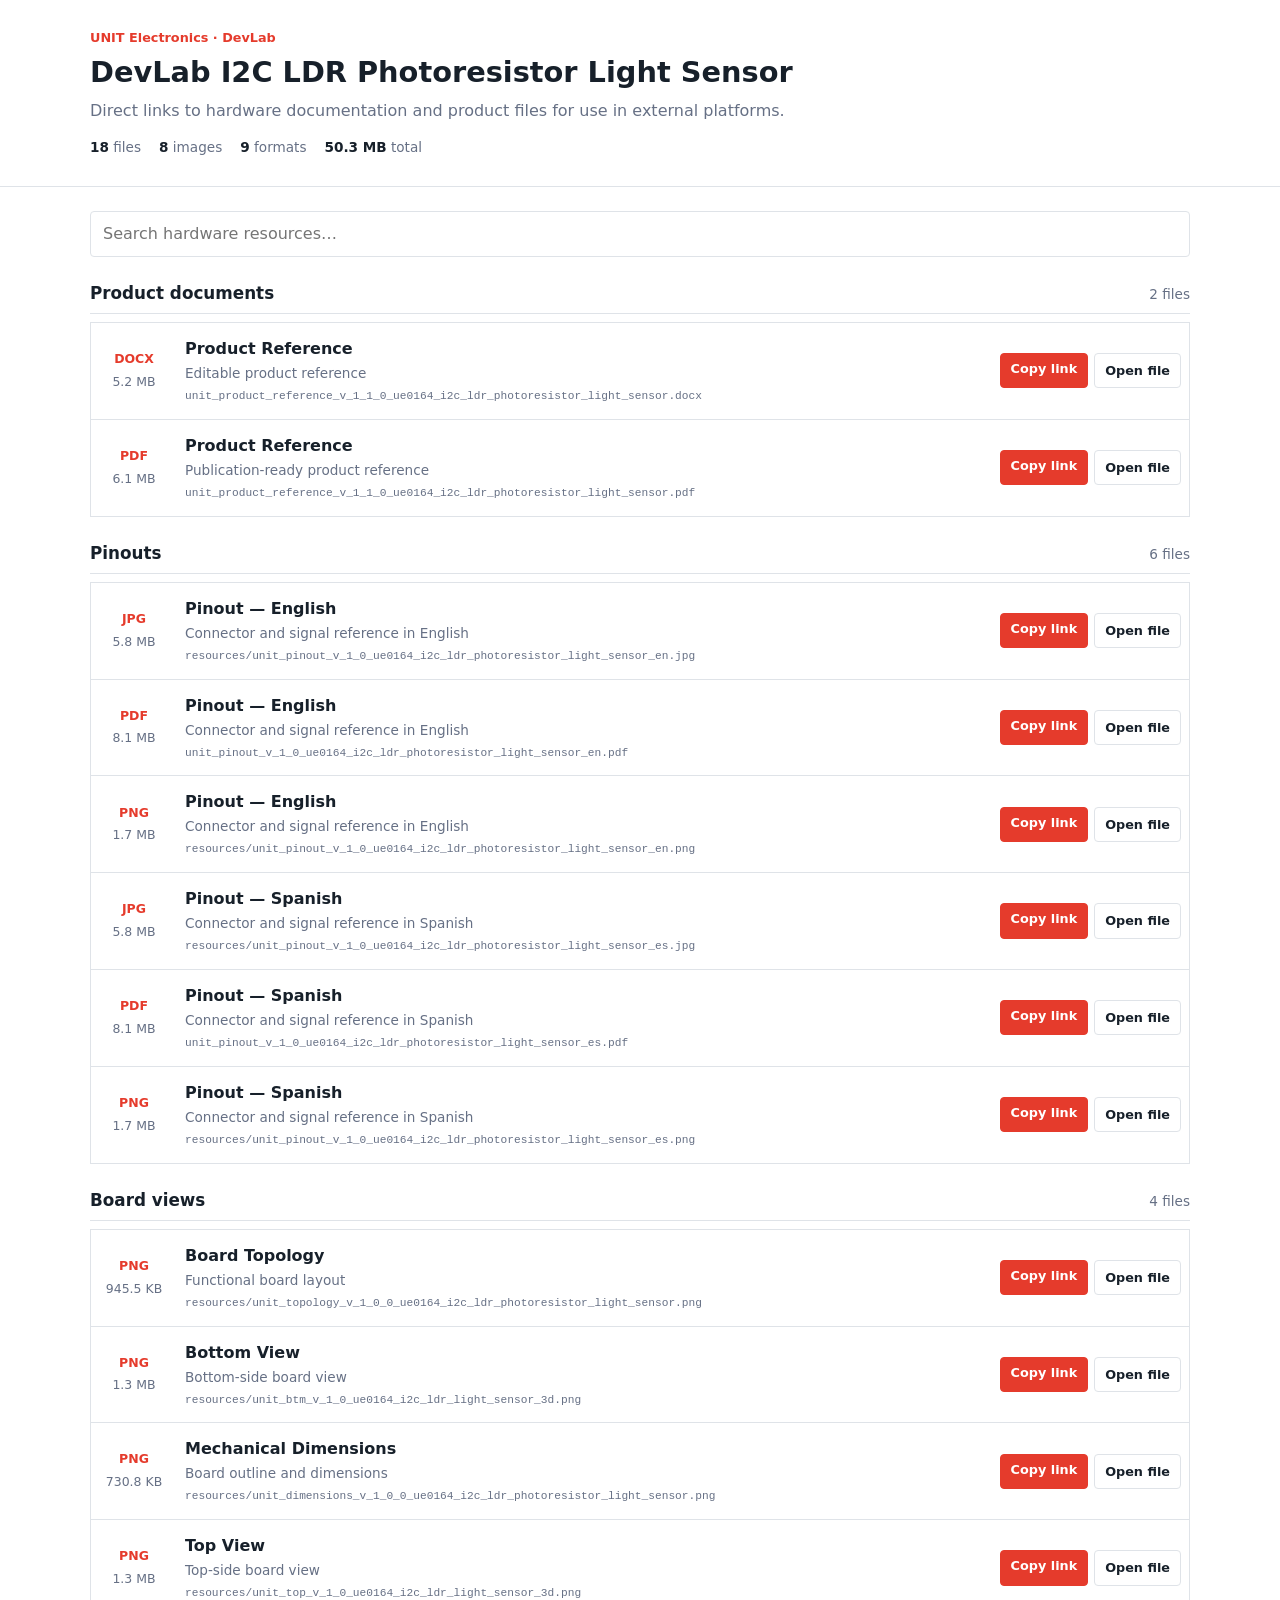
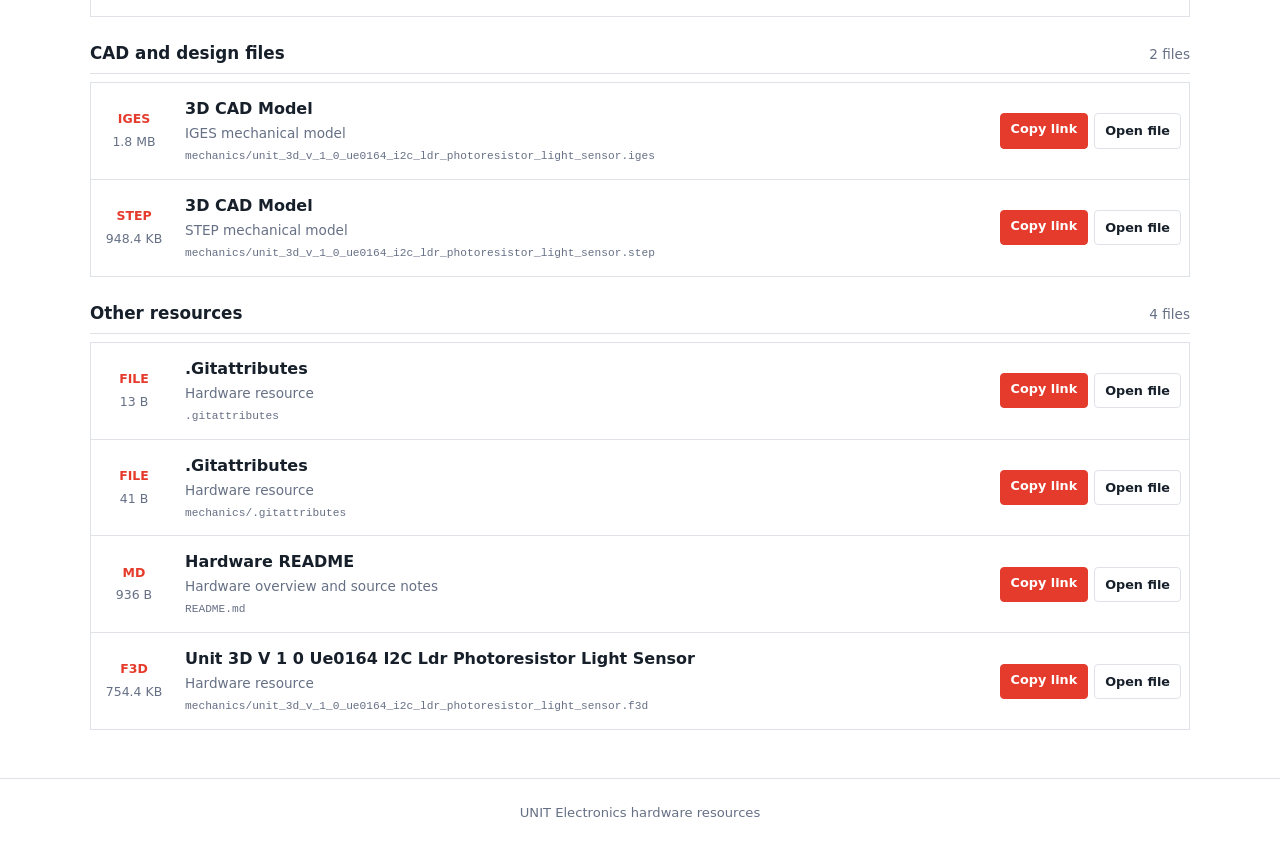
==== commit cb3c8a74: "Auto-update hardware documentation" ====
--- a/docs/index.html
+++ b/docs/index.html
@@ -4,8 +4,8 @@
   <base href="hardware/">
   <meta charset="UTF-8">
   <meta name="viewport" content="width=device-width, initial-scale=1.0">
-  <meta name="description" content="UNIT ATOM GT36537 hardware documentation and downloads">
-  <title>UNIT ATOM GT36537 | Hardware Resources</title>
+  <meta name="description" content="DevLab I2C LDR Photoresistor Light Sensor hardware documentation and downloads">
+  <title>DevLab I2C LDR Photoresistor Light Sensor | Hardware Resources</title>
   <style>
     :root {
       --ink: #17202a;
@@ -137,13 +137,13 @@
   <header class="site-header">
     <div class="header-content">
       <p class="eyebrow">UNIT Electronics · DevLab</p>
-      <h1>UNIT ATOM GT36537</h1>
+      <h1>DevLab I2C LDR Photoresistor Light Sensor</h1>
       <p class="subtitle">Direct links to hardware documentation and product files for use in external platforms.</p>
       <div class="summary" aria-label="Resource summary">
         <span><strong>18</strong> files</span>
         <span><strong>8</strong> images</span>
         <span><strong>9</strong> formats</span>
-        <span><strong>49.0 MB</strong> total</span>
+        <span><strong>50.3 MB</strong> total</span>
       </div>
     </div>
   </header>
@@ -159,35 +159,35 @@
           <span>2 files</span>
         </div>
         <div class="resource-list">
-        <article class="resource-item" data-search="product reference unit_product_reference_v_1_0_0_atom_gt36537_ldr_ambient_light_sensor.docx editable product reference">
+        <article class="resource-item" data-search="product reference unit_product_reference_v_1_1_0_ue0164_i2c_ldr_photoresistor_light_sensor.docx editable product reference">
           <div class="file-meta">
             <strong class="file-type">DOCX</strong>
-            <span class="file-size">4.7 MB</span>
+            <span class="file-size">5.2 MB</span>
           </div>
           <div class="resource-details">
             <h3>Product Reference</h3>
             <p>Editable product reference</p>
-            <code title="unit_product_reference_v_1_0_0_atom_gt36537_ldr_ambient_light_sensor.docx">unit_product_reference_v_1_0_0_atom_gt36537_ldr_ambient_light_sensor.docx</code>
-          </div>
-          <div class="actions">
-            <button class="button primary copy-link" type="button" data-url="unit_product_reference_v_1_0_0_atom_gt36537_ldr_ambient_light_sensor.docx">Copy link</button>
-            <a class="button" href="unit_product_reference_v_1_0_0_atom_gt36537_ldr_ambient_light_sensor.docx" target="_blank" rel="noopener">Open file</a>
-          </div>
-        </article>
-
-        <article class="resource-item" data-search="product reference unit_product_reference_v_1_0_0_atom_gt36537_ldr_ambient_light_sensor.pdf publication-ready product reference">
+            <code title="unit_product_reference_v_1_1_0_ue0164_i2c_ldr_photoresistor_light_sensor.docx">unit_product_reference_v_1_1_0_ue0164_i2c_ldr_photoresistor_light_sensor.docx</code>
+          </div>
+          <div class="actions">
+            <button class="button primary copy-link" type="button" data-url="unit_product_reference_v_1_1_0_ue0164_i2c_ldr_photoresistor_light_sensor.docx">Copy link</button>
+            <a class="button" href="unit_product_reference_v_1_1_0_ue0164_i2c_ldr_photoresistor_light_sensor.docx" target="_blank" rel="noopener">Open file</a>
+          </div>
+        </article>
+
+        <article class="resource-item" data-search="product reference unit_product_reference_v_1_1_0_ue0164_i2c_ldr_photoresistor_light_sensor.pdf publication-ready product reference">
           <div class="file-meta">
             <strong class="file-type">PDF</strong>
-            <span class="file-size">5.3 MB</span>
+            <span class="file-size">6.1 MB</span>
           </div>
           <div class="resource-details">
             <h3>Product Reference</h3>
             <p>Publication-ready product reference</p>
-            <code title="unit_product_reference_v_1_0_0_atom_gt36537_ldr_ambient_light_sensor.pdf">unit_product_reference_v_1_0_0_atom_gt36537_ldr_ambient_light_sensor.pdf</code>
-          </div>
-          <div class="actions">
-            <button class="button primary copy-link" type="button" data-url="unit_product_reference_v_1_0_0_atom_gt36537_ldr_ambient_light_sensor.pdf">Copy link</button>
-            <a class="button" href="unit_product_reference_v_1_0_0_atom_gt36537_ldr_ambient_light_sensor.pdf" target="_blank" rel="noopener">Open file</a>
+            <code title="unit_product_reference_v_1_1_0_ue0164_i2c_ldr_photoresistor_light_sensor.pdf">unit_product_reference_v_1_1_0_ue0164_i2c_ldr_photoresistor_light_sensor.pdf</code>
+          </div>
+          <div class="actions">
+            <button class="button primary copy-link" type="button" data-url="unit_product_reference_v_1_1_0_ue0164_i2c_ldr_photoresistor_light_sensor.pdf">Copy link</button>
+            <a class="button" href="unit_product_reference_v_1_1_0_ue0164_i2c_ldr_photoresistor_light_sensor.pdf" target="_blank" rel="noopener">Open file</a>
           </div>
         </article>
         </div>
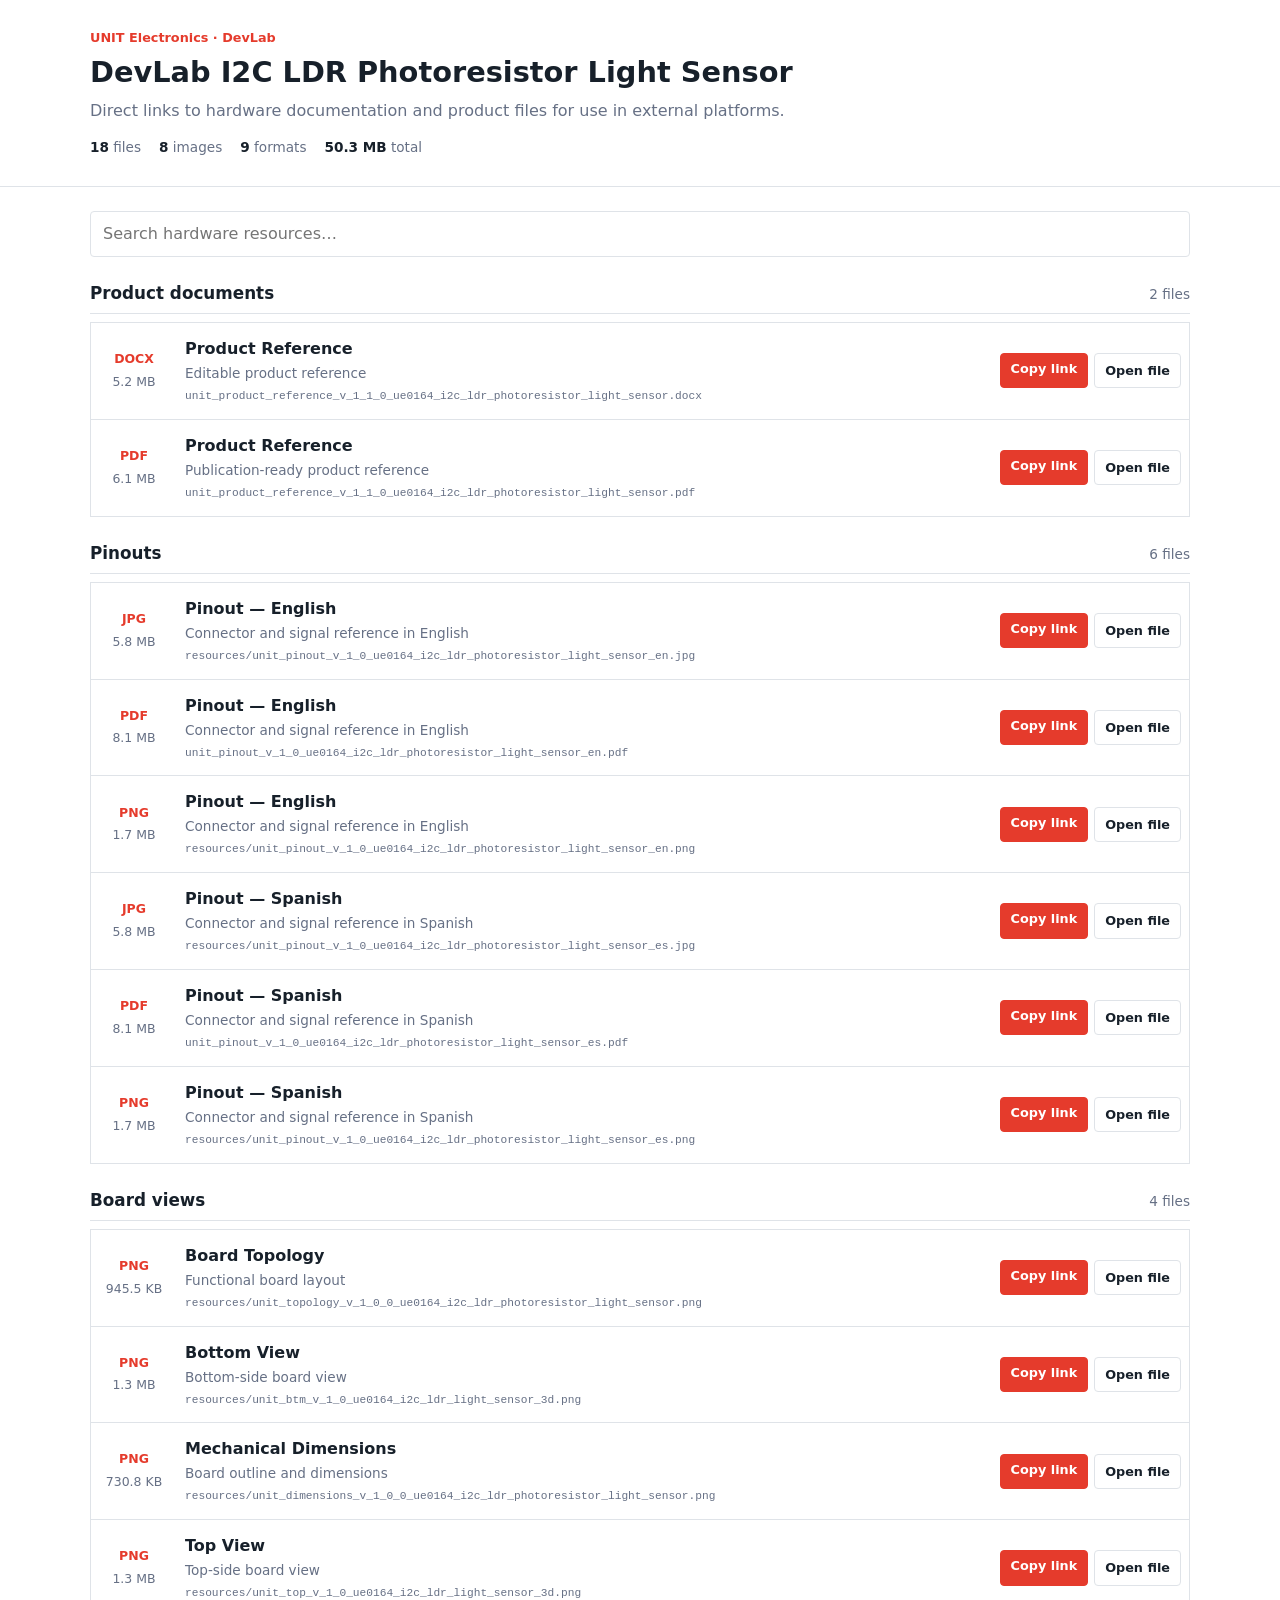
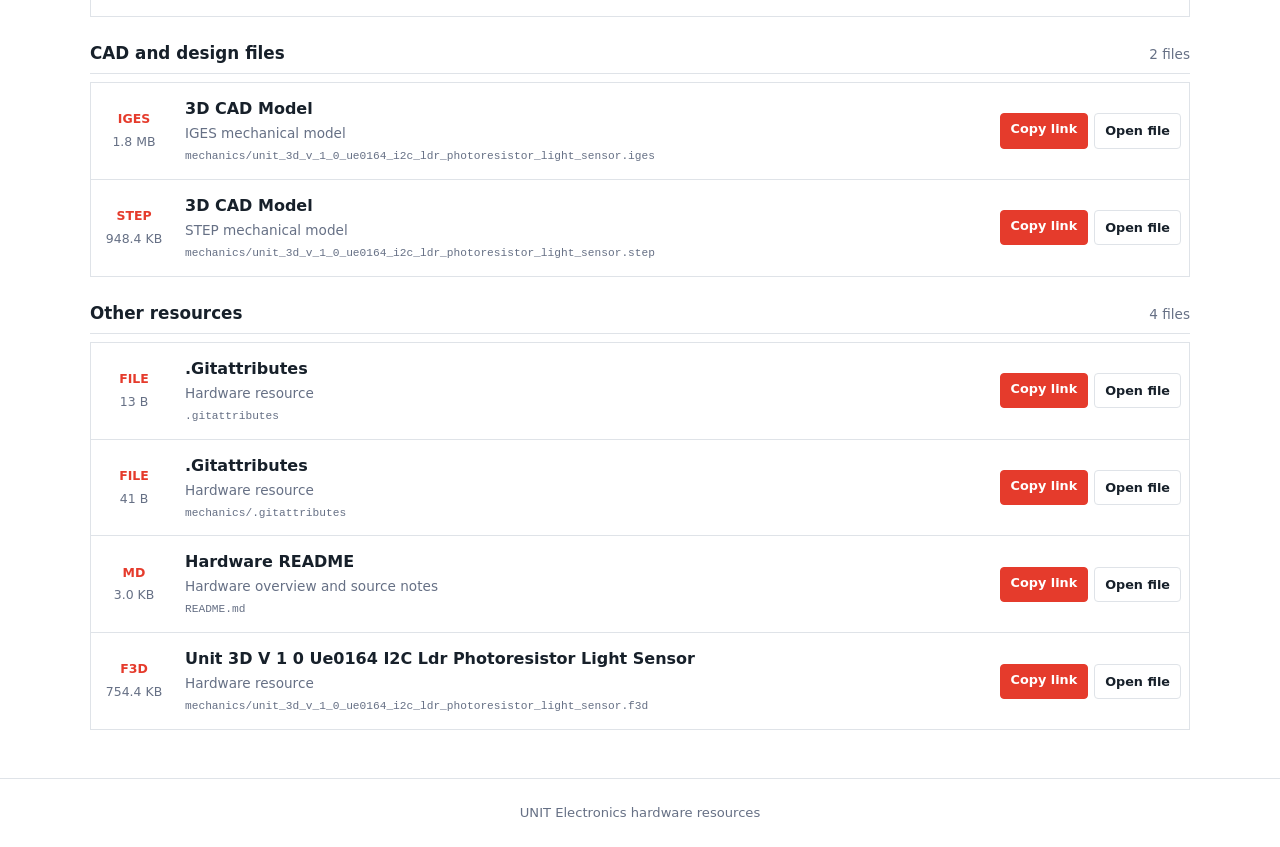
==== commit f72e8383: "Auto-update hardware documentation" ====
--- a/docs/index.html
+++ b/docs/index.html
@@ -446,7 +446,7 @@
         <article class="resource-item" data-search="hardware readme readme.md hardware overview and source notes">
           <div class="file-meta">
             <strong class="file-type">MD</strong>
-            <span class="file-size">936 B</span>
+            <span class="file-size">3.0 KB</span>
           </div>
           <div class="resource-details">
             <h3>Hardware README</h3>
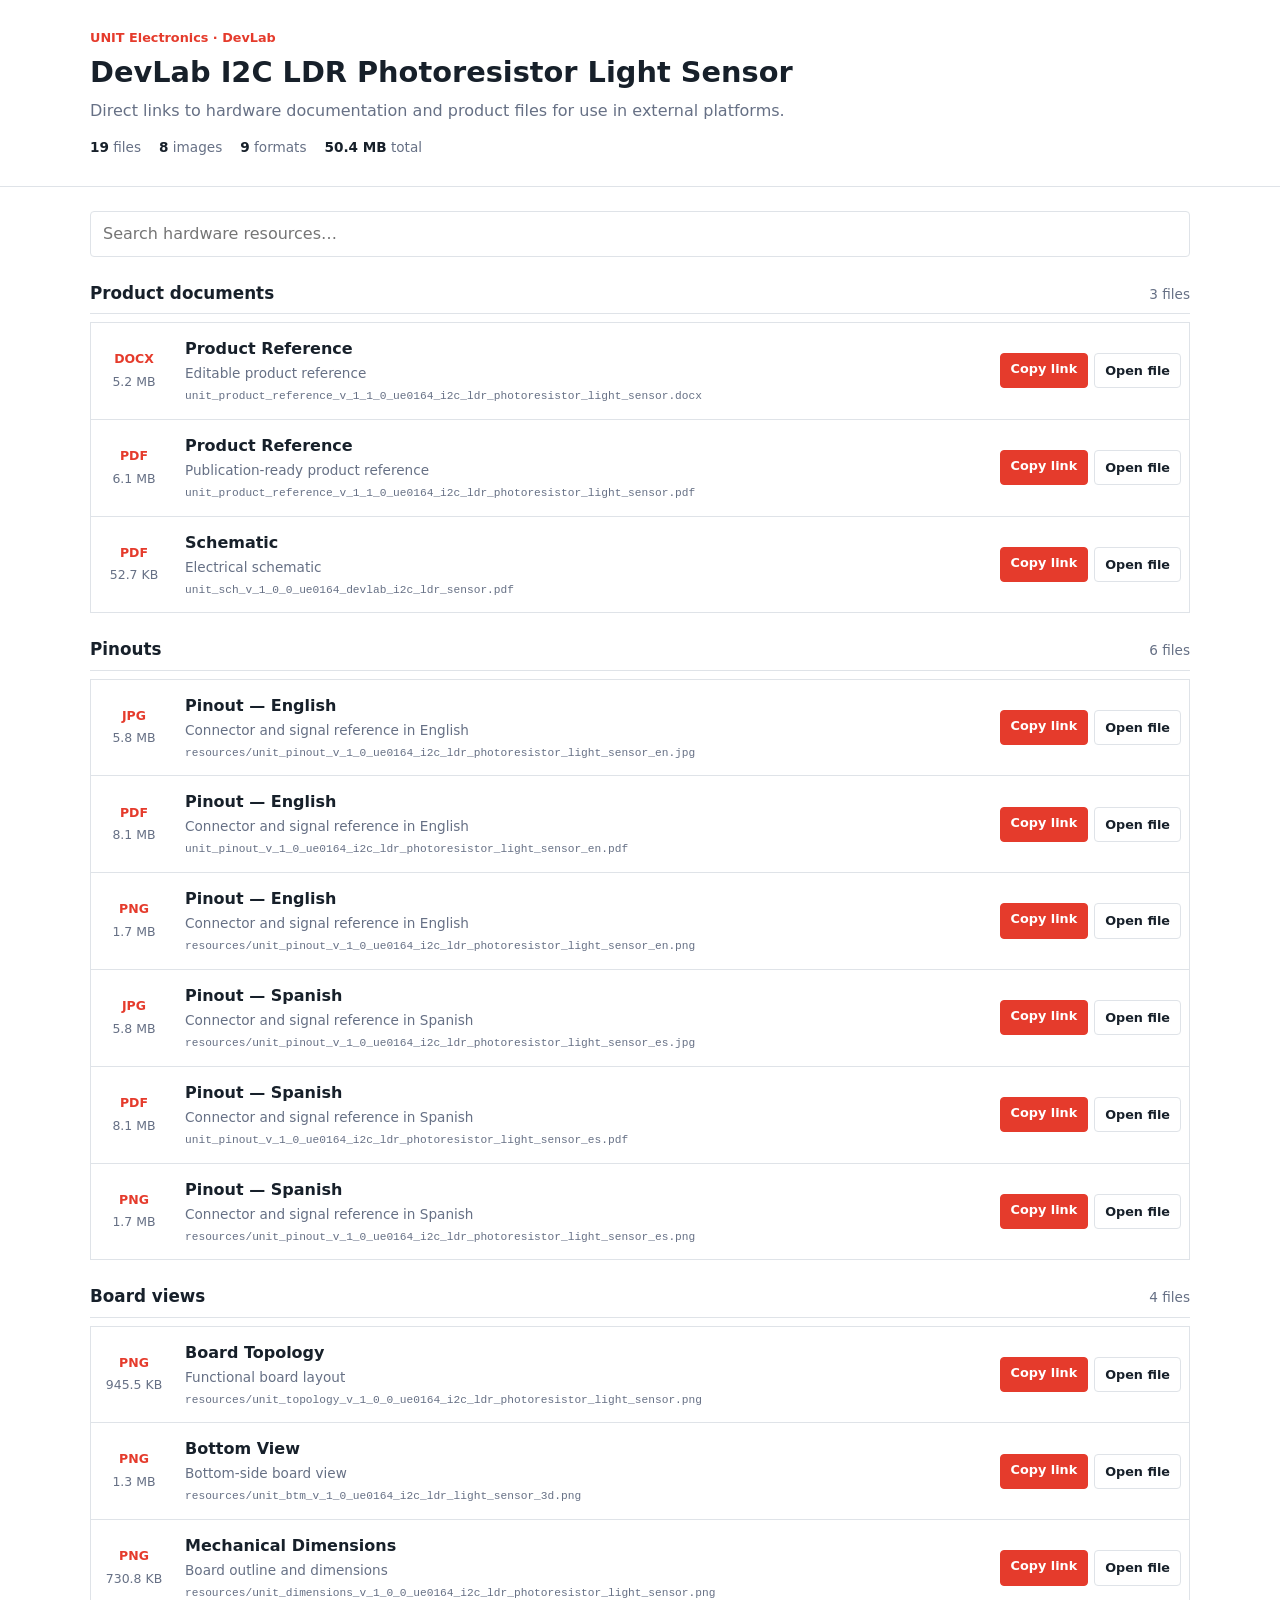
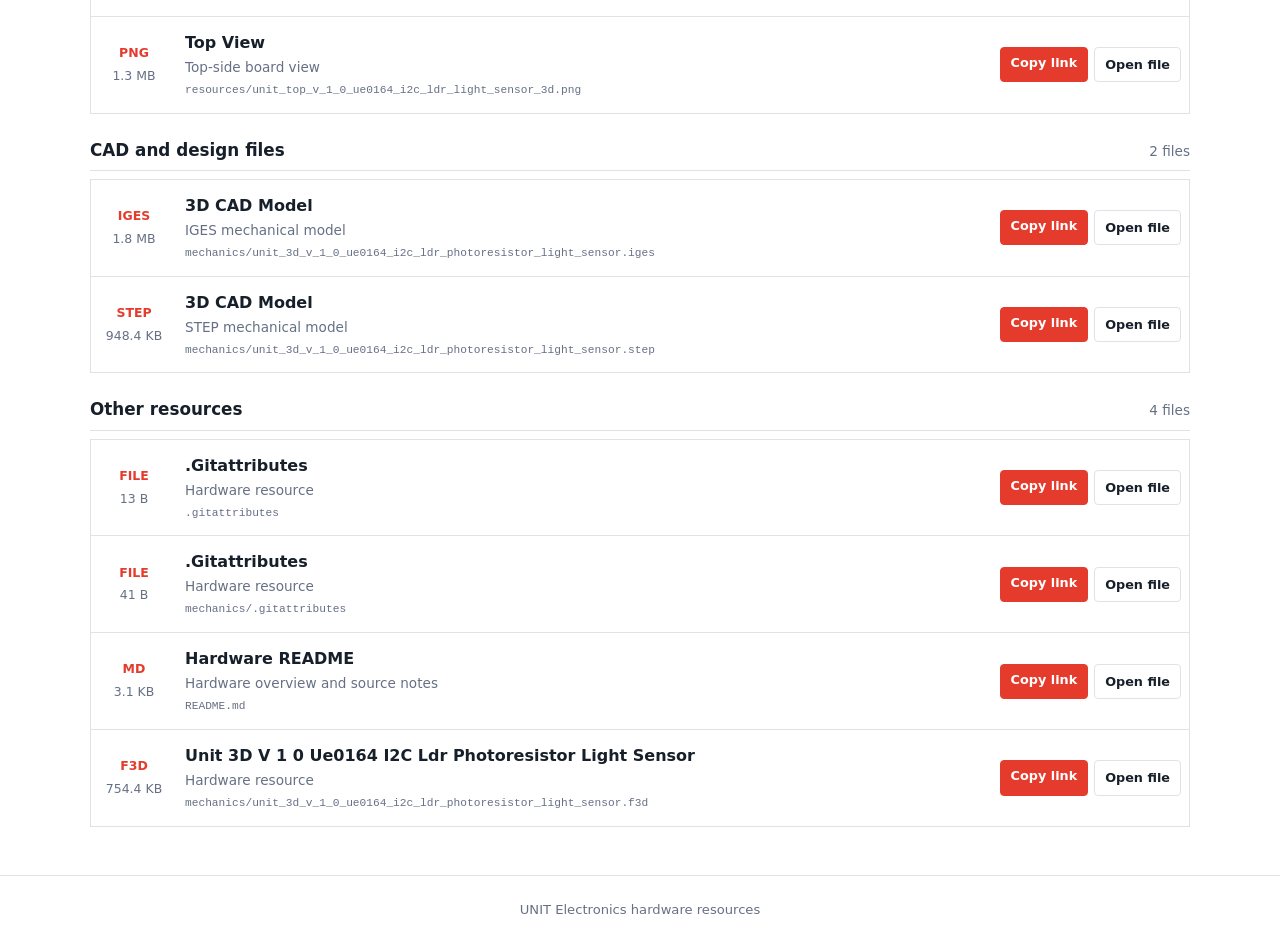
==== commit 5cf9d341: "Auto-update hardware documentation" ====
--- a/docs/index.html
+++ b/docs/index.html
@@ -140,10 +140,10 @@
       <h1>DevLab I2C LDR Photoresistor Light Sensor</h1>
       <p class="subtitle">Direct links to hardware documentation and product files for use in external platforms.</p>
       <div class="summary" aria-label="Resource summary">
-        <span><strong>18</strong> files</span>
+        <span><strong>19</strong> files</span>
         <span><strong>8</strong> images</span>
         <span><strong>9</strong> formats</span>
-        <span><strong>50.3 MB</strong> total</span>
+        <span><strong>50.4 MB</strong> total</span>
       </div>
     </div>
   </header>
@@ -156,7 +156,7 @@
       <section class="resource-section">
         <div class="section-heading">
           <h2>Product documents</h2>
-          <span>2 files</span>
+          <span>3 files</span>
         </div>
         <div class="resource-list">
         <article class="resource-item" data-search="product reference unit_product_reference_v_1_1_0_ue0164_i2c_ldr_photoresistor_light_sensor.docx editable product reference">
@@ -188,6 +188,22 @@
           <div class="actions">
             <button class="button primary copy-link" type="button" data-url="unit_product_reference_v_1_1_0_ue0164_i2c_ldr_photoresistor_light_sensor.pdf">Copy link</button>
             <a class="button" href="unit_product_reference_v_1_1_0_ue0164_i2c_ldr_photoresistor_light_sensor.pdf" target="_blank" rel="noopener">Open file</a>
+          </div>
+        </article>
+
+        <article class="resource-item" data-search="schematic unit_sch_v_1_0_0_ue0164_devlab_i2c_ldr_sensor.pdf electrical schematic">
+          <div class="file-meta">
+            <strong class="file-type">PDF</strong>
+            <span class="file-size">52.7 KB</span>
+          </div>
+          <div class="resource-details">
+            <h3>Schematic</h3>
+            <p>Electrical schematic</p>
+            <code title="unit_sch_v_1_0_0_ue0164_devlab_i2c_ldr_sensor.pdf">unit_sch_v_1_0_0_ue0164_devlab_i2c_ldr_sensor.pdf</code>
+          </div>
+          <div class="actions">
+            <button class="button primary copy-link" type="button" data-url="unit_sch_v_1_0_0_ue0164_devlab_i2c_ldr_sensor.pdf">Copy link</button>
+            <a class="button" href="unit_sch_v_1_0_0_ue0164_devlab_i2c_ldr_sensor.pdf" target="_blank" rel="noopener">Open file</a>
           </div>
         </article>
         </div>
@@ -446,7 +462,7 @@
         <article class="resource-item" data-search="hardware readme readme.md hardware overview and source notes">
           <div class="file-meta">
             <strong class="file-type">MD</strong>
-            <span class="file-size">3.0 KB</span>
+            <span class="file-size">3.1 KB</span>
           </div>
           <div class="resource-details">
             <h3>Hardware README</h3>
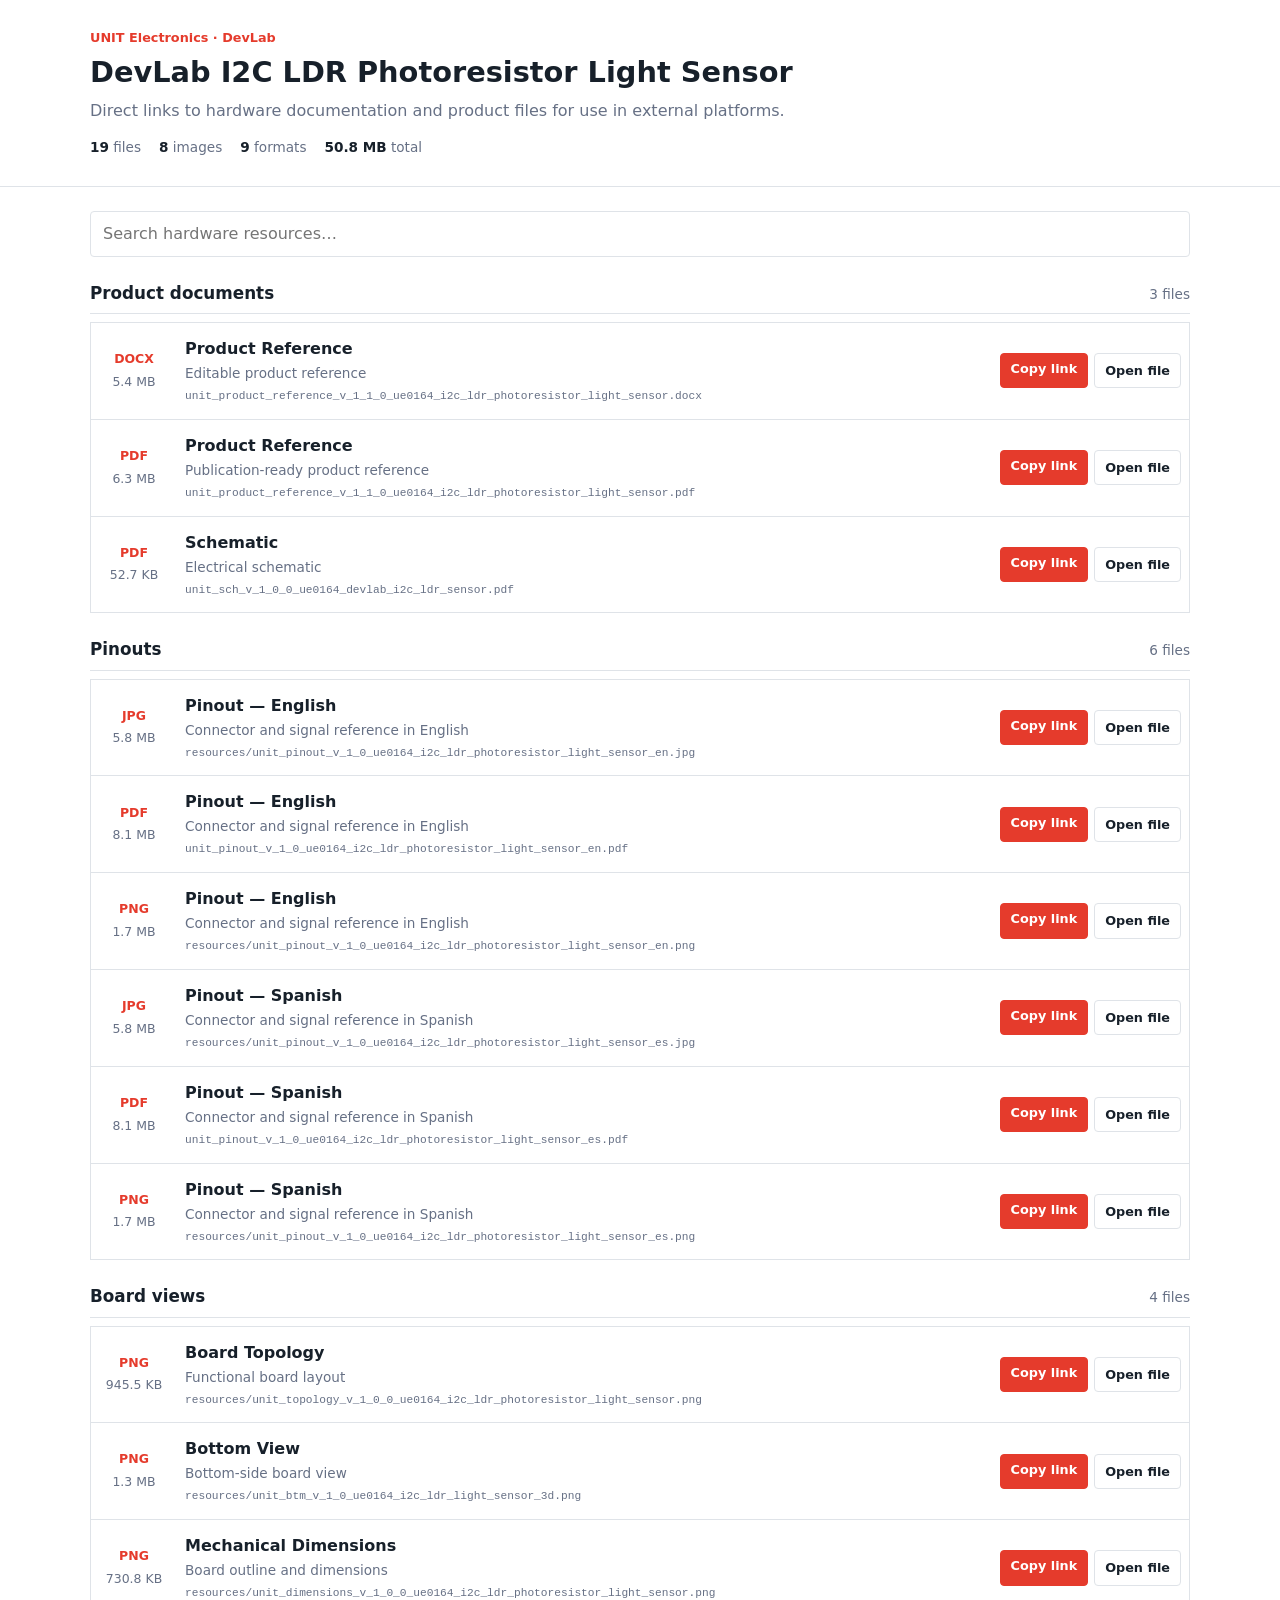
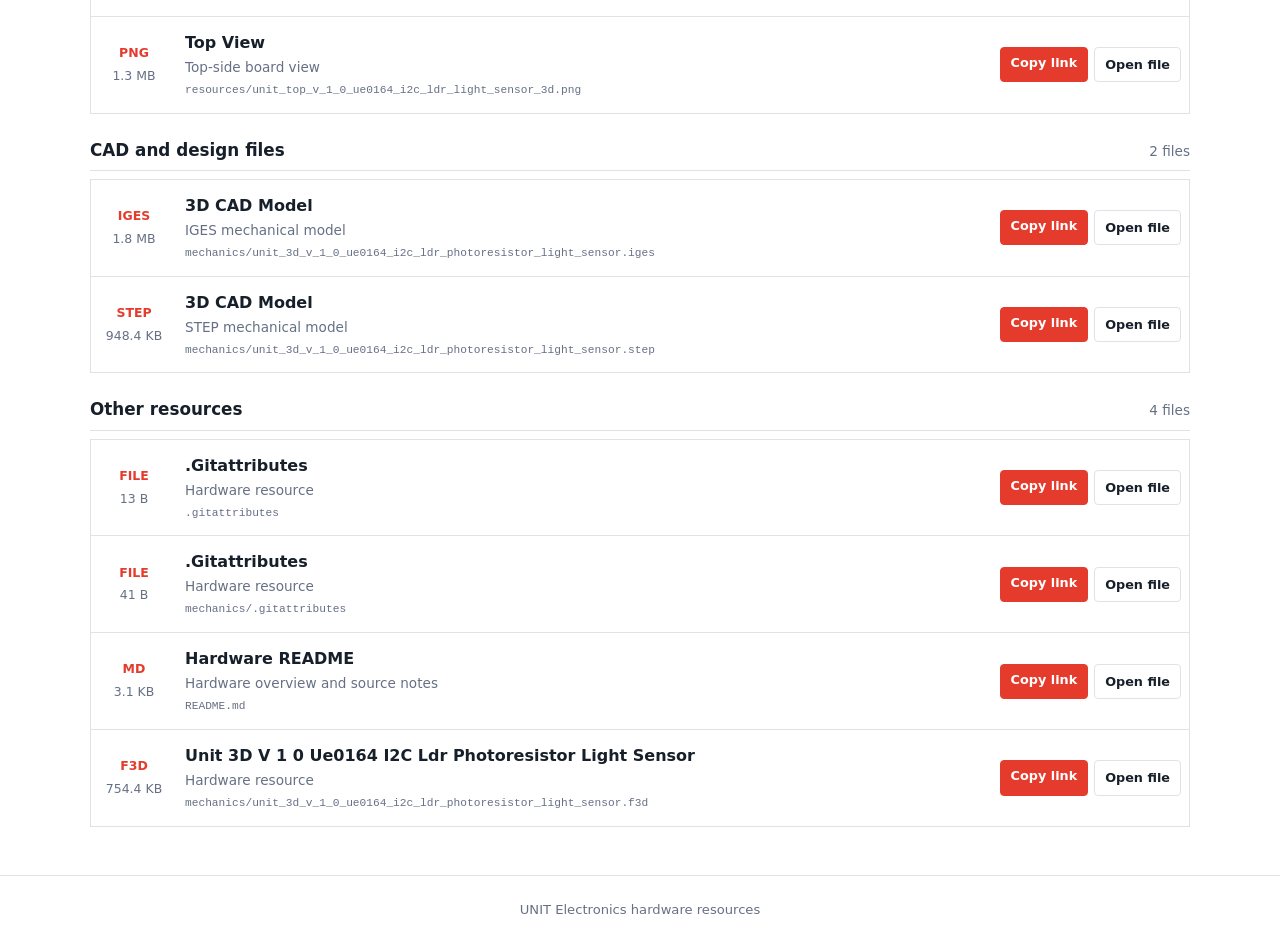
==== commit 9916478f: "Auto-update hardware documentation" ====
--- a/docs/index.html
+++ b/docs/index.html
@@ -143,7 +143,7 @@
         <span><strong>19</strong> files</span>
         <span><strong>8</strong> images</span>
         <span><strong>9</strong> formats</span>
-        <span><strong>50.4 MB</strong> total</span>
+        <span><strong>50.8 MB</strong> total</span>
       </div>
     </div>
   </header>
@@ -162,7 +162,7 @@
         <article class="resource-item" data-search="product reference unit_product_reference_v_1_1_0_ue0164_i2c_ldr_photoresistor_light_sensor.docx editable product reference">
           <div class="file-meta">
             <strong class="file-type">DOCX</strong>
-            <span class="file-size">5.2 MB</span>
+            <span class="file-size">5.4 MB</span>
           </div>
           <div class="resource-details">
             <h3>Product Reference</h3>
@@ -178,7 +178,7 @@
         <article class="resource-item" data-search="product reference unit_product_reference_v_1_1_0_ue0164_i2c_ldr_photoresistor_light_sensor.pdf publication-ready product reference">
           <div class="file-meta">
             <strong class="file-type">PDF</strong>
-            <span class="file-size">6.1 MB</span>
+            <span class="file-size">6.3 MB</span>
           </div>
           <div class="resource-details">
             <h3>Product Reference</h3>
